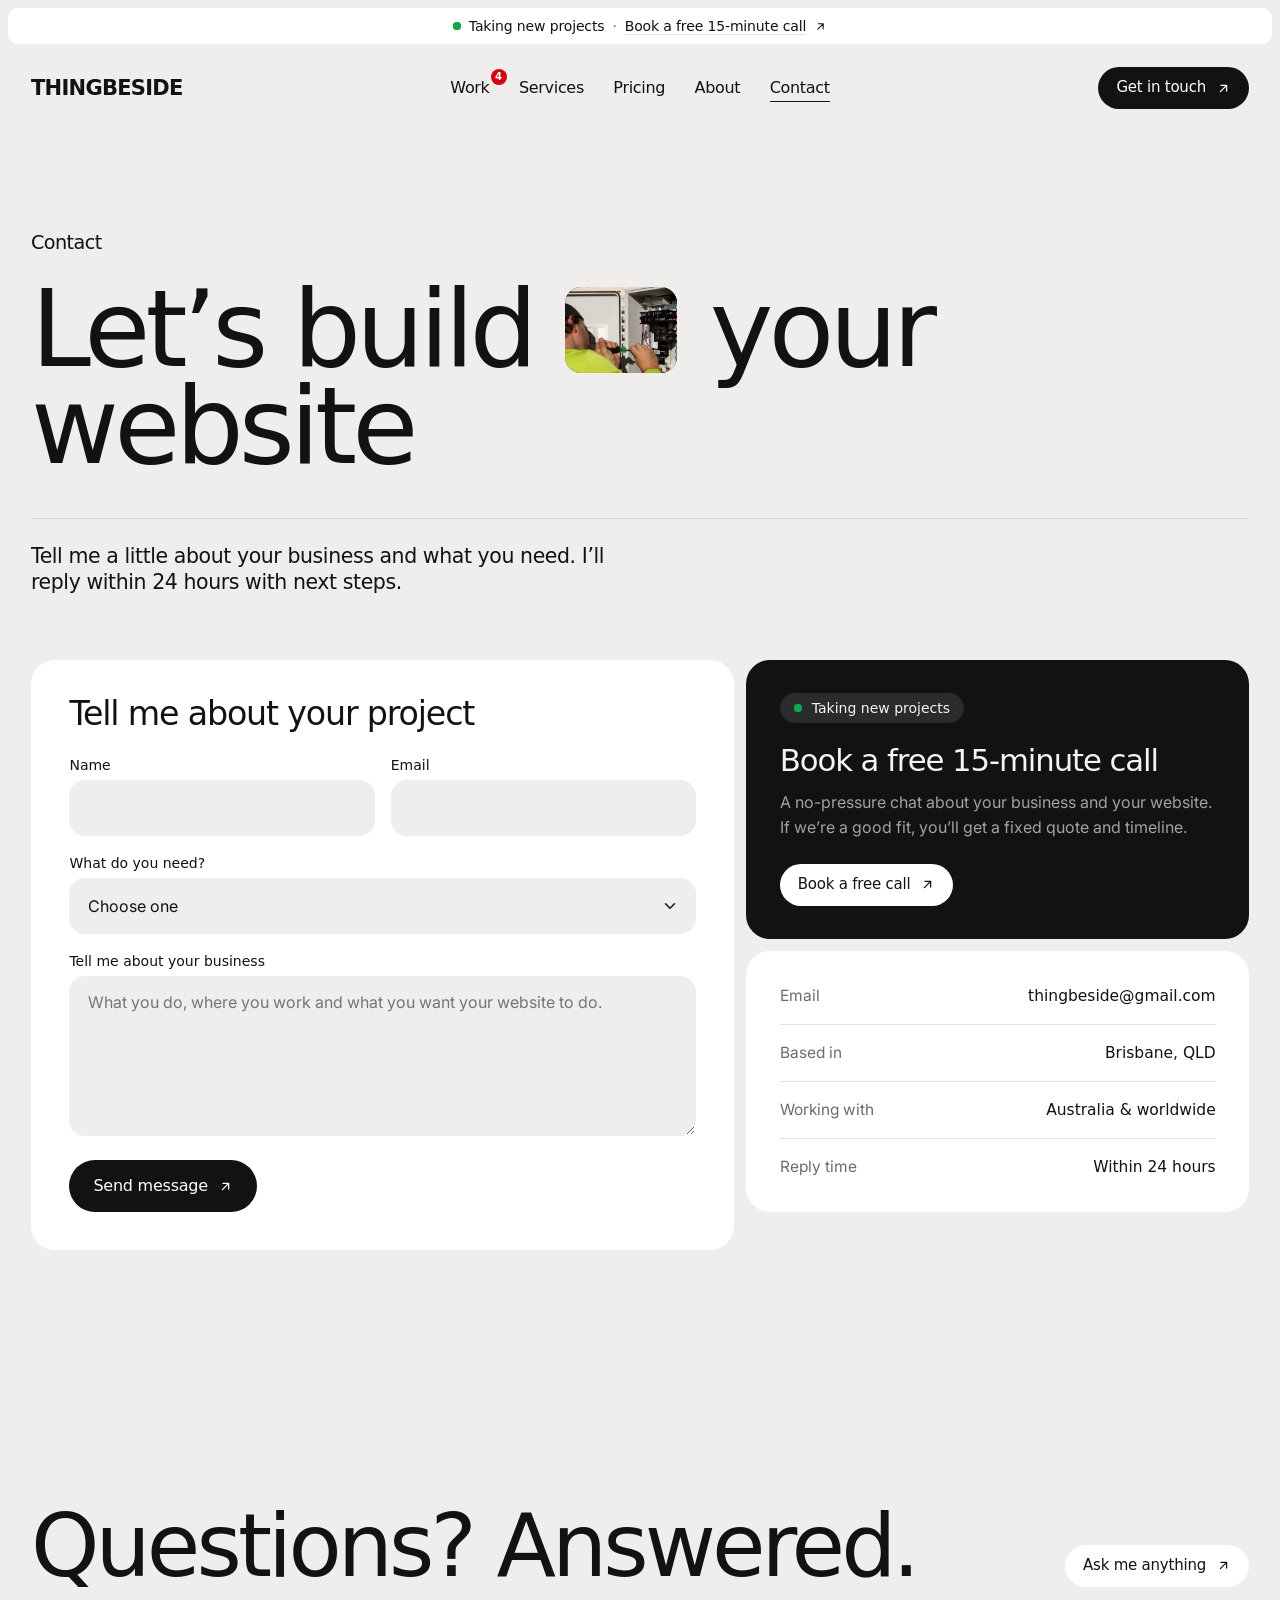
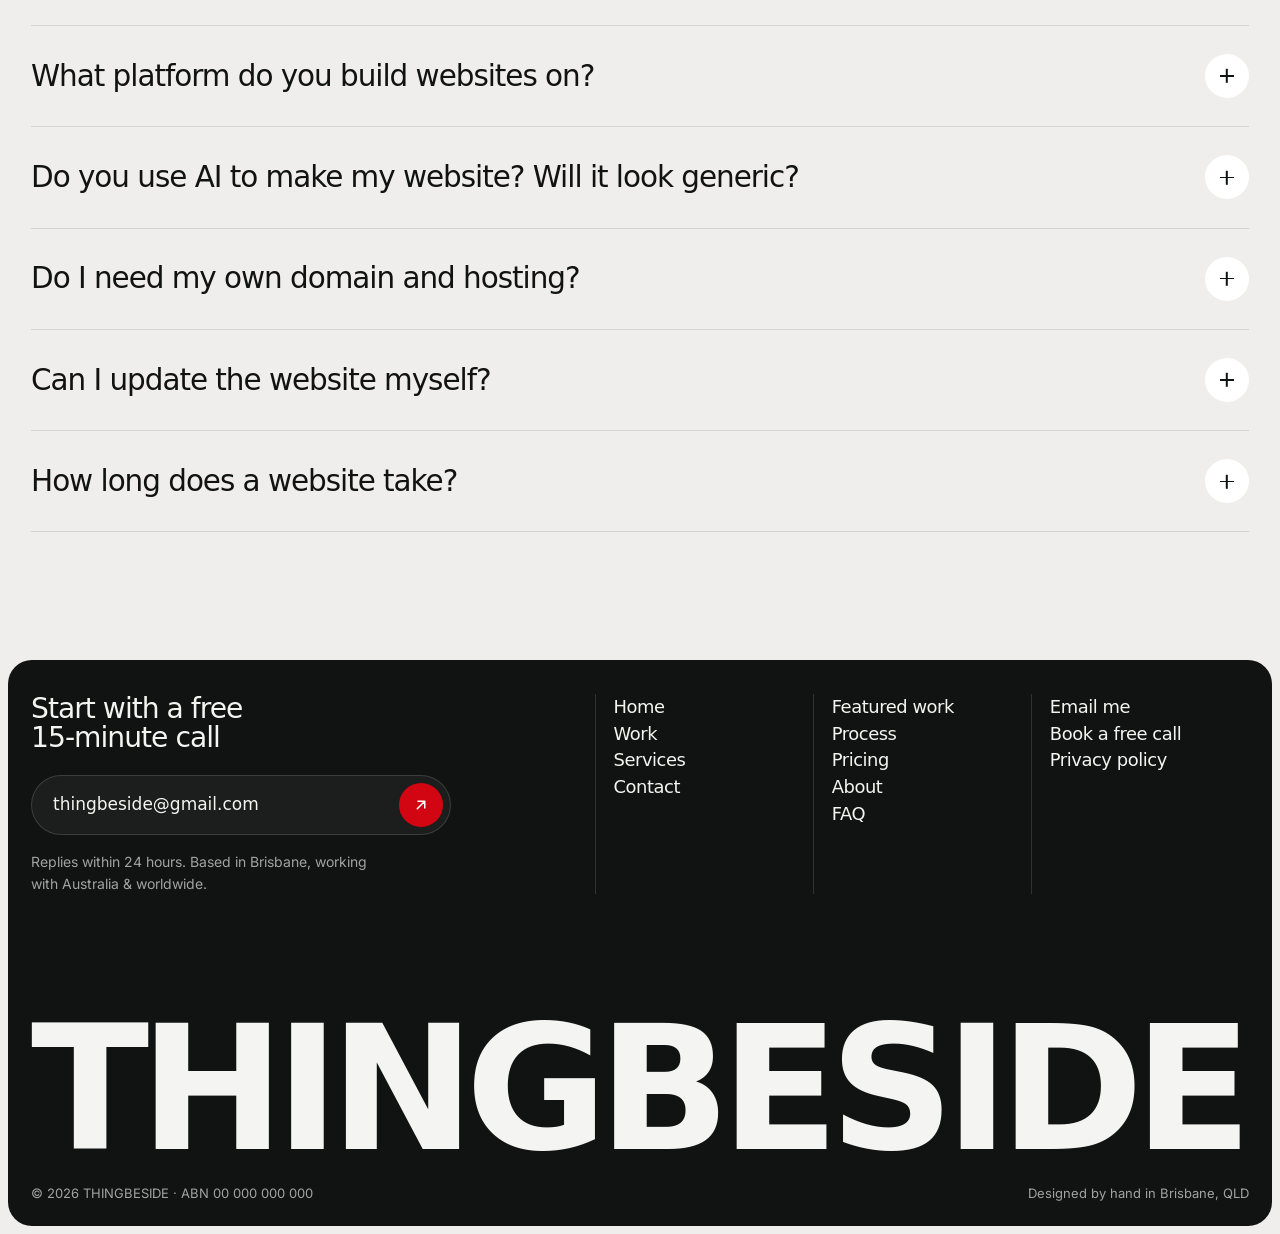
==== site/contact.html @ 4fadd062 "Launch and SEO photo: new image Replaces the stock photo on the Launch and SEO service with the laun" ====
<!doctype html>
<html lang="en-AU">
<head>
  <meta charset="utf-8">
  <meta name="viewport" content="width=device-width, initial-scale=1">
  <meta name="theme-color" content="#efeeec">
  <title>Contact | Book a Free Website Call | THINGBESIDE</title>
  <meta name="description" content="Get in touch about your new website. Send a quick message or book a free 15-minute call with Seksan, a Brisbane-based website designer.">
  <meta property="og:title" content="Contact | Book a Free Website Call | THINGBESIDE">
  <meta property="og:description" content="Get in touch about your new website. Send a quick message or book a free 15-minute call with Seksan, a Brisbane-based website designer.">
  <meta property="og:image" content="assets/work-voltsonelectrical.jpg">
  <link rel="preconnect" href="https://api.fontshare.com" crossorigin>
  <link rel="preconnect" href="https://fonts.googleapis.com">
  <link rel="preconnect" href="https://fonts.gstatic.com" crossorigin>
  <link href="https://api.fontshare.com/v2/css?f[]=switzer@400,500,600&amp;display=swap" rel="stylesheet">
  <link href="https://fonts.googleapis.com/css2?family=Inter:wght@400;500;600&amp;display=swap" rel="stylesheet">
  <style>.preloader{visibility:hidden}</style>
  <link rel="stylesheet" href="assets/styles.css?v=53">
  <script>document.documentElement.classList.add('js');try{if(sessionStorage.getItem('tb-loaded'))document.documentElement.classList.add('no-preload')}catch(e){}setTimeout(function(){var p=document.querySelector('.page');p&&p.classList.remove('entering')},5000)</script>
</head>
<body>
<a class="skip" href="#main">Skip to content</a>

<header class="nav">
  <a class="wordmark" href="index.html" aria-label="THINGBESIDE home">THINGBESIDE</a>
  <nav aria-label="Main"><ul class="nav__links"><li><a href="work.html">Work<sup class=nav__count>4</sup></a></li><li><a href="services.html">Services</a></li><li><a href="services.html#pricing">Pricing</a></li><li><a href="index.html#about">About</a></li><li><a href="contact.html" aria-current="page">Contact</a></li></ul></nav>
  <div class="nav__end">
    <a class="btn btn--sm nav__cta" href="contact.html"><span class="btn__label"><span>Get in touch</span><span aria-hidden="true">Get in touch</span></span><span class="btn__icon" aria-hidden="true"><svg viewBox="0 0 24 24" fill="none" stroke="currentColor" stroke-width="2" stroke-linecap="round" stroke-linejoin="round" aria-hidden="true"><path d="M7 17 17 7M8 7h9v9"/></svg><svg viewBox="0 0 24 24" fill="none" stroke="currentColor" stroke-width="2" stroke-linecap="round" stroke-linejoin="round" aria-hidden="true"><path d="M7 17 17 7M8 7h9v9"/></svg></span></a>
    <button class="menu-btn" aria-label="Open menu" aria-expanded="false" aria-controls="mobile-menu"><span></span><span></span></button>
  </div>
</header>
<div class="mobile-menu" id="mobile-menu">
  <nav class="mm__links" aria-label="Mobile">
    <a class="mm__link" href="index.html">Home</a>
    <a class="mm__link" href="work.html">Work</a>
    <a class="mm__link" href="services.html">Services</a>
    <a class="mm__link" href="services.html#pricing">Pricing</a>
    <a class="mm__link" href="index.html#about">About</a>
    <a class="mm__link" href="contact.html" aria-current="page">Contact</a>
  </nav>
  <div class="mm__foot">
    <a class="btn btn--light" href="contact.html"><span class="btn__label"><span>Get in touch</span><span aria-hidden="true">Get in touch</span></span><span class="btn__icon" aria-hidden="true"><svg viewBox="0 0 24 24" fill="none" stroke="currentColor" stroke-width="2" stroke-linecap="round" stroke-linejoin="round" aria-hidden="true"><path d="M7 17 17 7M8 7h9v9"/></svg><svg viewBox="0 0 24 24" fill="none" stroke="currentColor" stroke-width="2" stroke-linecap="round" stroke-linejoin="round" aria-hidden="true"><path d="M7 17 17 7M8 7h9v9"/></svg></span></a>
    <a href="mailto:thingbeside@gmail.com">thingbeside@gmail.com</a>
  </div>
</div>

<div class="page entering">
<div class="topbar"><a href="contact.html"><i class="dot" aria-hidden="true"></i><span>Taking new projects</span><span class="topbar__sep" aria-hidden="true">·</span><span class="topbar__more">Book a free 15-minute call</span><svg viewBox="0 0 24 24" fill="none" stroke="currentColor" stroke-width="2" stroke-linecap="round" stroke-linejoin="round" aria-hidden="true"><path d="M7 17 17 7M8 7h9v9"/></svg></a></div>
<main id="main">
  <section class="phero">
    <div class="wrap">
      <p class="label reveal">Contact</p>
      <h1 class="display" data-split data-load>Let’s build <span class="pic" aria-hidden="true"><img src="assets/pic-voltsonelectrical.jpg" alt="" loading="lazy"></span> your website</h1>
      <div class="phero__foot">
        <p class="phero__sub reveal">Tell me a little about your business and what you need. I’ll reply within 24 hours with next steps.</p>
      </div>
    </div>
  </section>

  <section class="section contact-sec" aria-label="Get in touch">
    <div class="wrap contact">
      <form class="form reveal" id="quote-form" action="https://formspree.io/f/mvkkdgyn" method="POST" novalidate>
        <h2 class="form__title">Tell me about your project</h2>
        <div class="form__row">
          <div class="field"><label for="f-name">Name</label><input id="f-name" name="name" autocomplete="name" required><span class="err">Please enter your name.</span></div>
          <div class="field"><label for="f-email">Email</label><input id="f-email" name="email" type="email" autocomplete="email" required><span class="err">Please enter a valid email address.</span></div>
        </div>
        <div class="field"><label for="f-job">What do you need?</label>
          <select id="f-job" name="job" required>
            <option value="">Choose one</option>
            <option>One-page website</option>
            <option>Business website (5–10 pages)</option>
            <option>Large website</option>
            <option>Website rebuild</option>
            <option>Updates and changes</option>
            <option>Not sure yet</option>
          </select><span class="err">Please choose an option.</span></div>
        <div class="field"><label for="f-msg">Tell me about your business</label><textarea id="f-msg" name="message" required placeholder="What you do, where you work and what you want your website to do."></textarea><span class="err">A sentence or two helps me prepare (10+ characters).</span></div>
        <div class="form__foot">
          <button class="btn" type="submit"><span class="btn__label"><span>Send message</span><span aria-hidden="true">Send message</span></span><span class="btn__icon" aria-hidden="true"><svg viewBox="0 0 24 24" fill="none" stroke="currentColor" stroke-width="2" stroke-linecap="round" stroke-linejoin="round" aria-hidden="true"><path d="M7 17 17 7M8 7h9v9"/></svg><svg viewBox="0 0 24 24" fill="none" stroke="currentColor" stroke-width="2" stroke-linecap="round" stroke-linejoin="round" aria-hidden="true"><path d="M7 17 17 7M8 7h9v9"/></svg></span></button>
          <p class="form__ok" role="status">Thanks! Your message is in. I’ll be in touch within 24 hours.</p>
          <p class="form__err" role="alert">Something went wrong. Please try again, or email thingbeside@gmail.com.</p>
        </div>
      </form>
      <aside class="side">
        <div class="side-card side-card--dark reveal">
          <span class="status"><i class="dot" aria-hidden="true"></i>Taking new projects</span>
          <h3>Book a free 15-minute call</h3>
          <p>A no-pressure chat about your business and your website. If we’re a good fit, you’ll get a fixed quote and timeline.</p>
          <a class="btn btn--light btn--sm" href="mailto:thingbeside@gmail.com?subject=Free%2015-minute%20call"><span class="btn__label"><span>Book a free call</span><span aria-hidden="true">Book a free call</span></span><span class="btn__icon" aria-hidden="true"><svg viewBox="0 0 24 24" fill="none" stroke="currentColor" stroke-width="2" stroke-linecap="round" stroke-linejoin="round" aria-hidden="true"><path d="M7 17 17 7M8 7h9v9"/></svg><svg viewBox="0 0 24 24" fill="none" stroke="currentColor" stroke-width="2" stroke-linecap="round" stroke-linejoin="round" aria-hidden="true"><path d="M7 17 17 7M8 7h9v9"/></svg></span></a>
        </div>
        <div class="side-card reveal">
          <dl class="dl">
            <div><dt>Email</dt><dd><a href="mailto:thingbeside@gmail.com">thingbeside@gmail.com</a></dd></div>
            <div><dt>Based in</dt><dd>Brisbane, QLD</dd></div>
            <div><dt>Working with</dt><dd>Australia &amp; worldwide</dd></div>
            <div><dt>Reply time</dt><dd>Within 24 hours</dd></div>
          </dl>
        </div>
      </aside>
    </div>
  </section>

  <!-- FAQ -->
  <section class="section faq-sec" id="faq" aria-labelledby="faq-title">
    <div class="wrap">
      <div class="sec-head">
        <h2 id="faq-title" class="h-xl" data-split>Questions? Answered.</h2>
        <div class="reveal"><a class="btn btn--white btn--sm" href="contact.html"><span class="btn__label"><span>Ask me anything</span><span aria-hidden="true">Ask me anything</span></span><span class="btn__icon" aria-hidden="true"><svg viewBox="0 0 24 24" fill="none" stroke="currentColor" stroke-width="2" stroke-linecap="round" stroke-linejoin="round" aria-hidden="true"><path d="M7 17 17 7M8 7h9v9"/></svg><svg viewBox="0 0 24 24" fill="none" stroke="currentColor" stroke-width="2" stroke-linecap="round" stroke-linejoin="round" aria-hidden="true"><path d="M7 17 17 7M8 7h9v9"/></svg></span></a></div>
      </div>
      <div class="faq">
        <div class="faq__item">
          <h3><button class="faq__q" aria-expanded="false" aria-controls="fa1">What platform do you build websites on?<span class="faq__icon" aria-hidden="true"></span></button></h3>
          <div class="faq__a" id="fa1" role="region"><div><p>I build every website in Framer, a modern website builder trusted by startups and design studios worldwide. It gives you a fast, secure and great-looking site with smooth animations, and it’s easy for you to edit after launch.</p></div></div>
        </div>
        <div class="faq__item">
          <h3><button class="faq__q" aria-expanded="false" aria-controls="fa2">Do you use AI to make my website? Will it look generic?<span class="faq__icon" aria-hidden="true"></span></button></h3>
          <div class="faq__a" id="fa2" role="region"><div><p>AI helps me with the repetitive parts, like layout drafts and first-pass copy, so I work faster. Every site is then designed and built by me in Framer, with each detail refined by hand. Your site is built around your business, not a template.</p></div></div>
        </div>
        <div class="faq__item">
          <h3><button class="faq__q" aria-expanded="false" aria-controls="fa3">Do I need my own domain and hosting?<span class="faq__icon" aria-hidden="true"></span></button></h3>
          <div class="faq__a" id="fa3" role="region"><div><p>If you already have a domain, we’ll connect it to your Framer site. If not, I’ll help you set one up. Hosting is through Framer, so your site loads fast, stays secure and needs no technical setup from you.</p></div></div>
        </div>
        <div class="faq__item">
          <h3><button class="faq__q" aria-expanded="false" aria-controls="fa4">Can I update the website myself?<span class="faq__icon" aria-hidden="true"></span></button></h3>
          <div class="faq__a" id="fa4" role="region"><div><p>Yes. Framer has a simple visual editor, so you can change text, images and blog posts without touching any code. I’ll show you how at handover, or you can leave updates to me.</p></div></div>
        </div>
        <div class="faq__item">
          <h3><button class="faq__q" aria-expanded="false" aria-controls="fa5">How long does a website take?<span class="faq__icon" aria-hidden="true"></span></button></h3>
          <div class="faq__a" id="fa5" role="region"><div><p>A one-page site is usually live within a week. A 5–10 page business website takes about three weeks from the first call to launch, depending on how quickly we get your content together.</p></div></div>
        </div>
      </div>
    </div>
  </section>

</main>

<footer class="footer">
  <div class="footer__panel">
    <div class="footer__top">
      <div class="footer__lead">
        <h2 class="footer__title">Start with a free <span class="nowrap">15-minute</span> call</h2>
        <a class="footer__mail" href="mailto:thingbeside@gmail.com"><span>thingbeside@gmail.com</span><i><svg viewBox="0 0 24 24" fill="none" stroke="currentColor" stroke-width="2" stroke-linecap="round" stroke-linejoin="round" aria-hidden="true"><path d="M7 17 17 7M8 7h9v9"/></svg></i></a>
        <p class="footer__small">Replies within 24 hours. Based in Brisbane, working with Australia &amp; worldwide.</p>
      </div>
      <nav class="footer__cols" aria-label="Footer">
        <ul><li><a href="index.html">Home</a></li><li><a href="work.html">Work</a></li><li><a href="services.html">Services</a></li><li><a href="contact.html">Contact</a></li></ul>
        <ul><li><a href="index.html#work">Featured work</a></li><li><a href="index.html#process">Process</a></li><li><a href="services.html#pricing">Pricing</a></li><li><a href="index.html#about">About</a></li><li><a href="index.html#faq">FAQ</a></li></ul>
        <ul><li><a href="mailto:thingbeside@gmail.com">Email me</a></li><li><a href="contact.html">Book a free call</a></li><li><a href="privacy.html">Privacy policy</a></li></ul>
      </nav>
    </div>
    <div class="footer__mark" aria-hidden="true"><span>THINGBESIDE</span></div>
    <div class="footer__legal">
      <span>© <span data-year>2026</span> THINGBESIDE · ABN 00 000 000 000</span>
      <span>Designed by hand in Brisbane, QLD</span>
    </div>
  </div>
</footer>
</div>

<script src="assets/main.js?v=53"></script>
</body>
</html>
---- site/assets/styles.css ----
/* THINGBESIDE — light editorial redesign (reference: riseatseven.com)
   Warm off-white page, dark rounded panels, huge tight grotesk type, inline photos in headings.
   One accent: THINGBESIDE red. Green only for "available" status, red-error only in the form. */

/* ---------------------------------------------------------------- tokens */
:root {
  --bg: #efeeec;
  --surface: #ffffff;
  --surface-2: #f7f7f6;
  --ink: #111212;
  --ink-2: #3b3c3b;
  --muted: #6c6d6a;
  --line: rgba(17, 18, 18, .12);

  --dark: #111212;
  --dark-2: #1c1d1d;
  --dark-3: #2a2b2b;
  --on-dark: #f4f4f2;
  --on-dark-2: rgba(244, 244, 242, .64);
  --line-dark: rgba(244, 244, 242, .14);

  --accent: #f90918;       /* big shapes: sun, cursor circle, deck card, highlights */
  --accent-deep: #d10612;  /* where small white text sits on red (AA contrast) */
  --ok: #16a34a;
  --err: #dc2626;

  --font-d: 'Switzer', ui-sans-serif, system-ui, -apple-system, 'Segoe UI', sans-serif;
  --font-b: 'Inter', ui-sans-serif, system-ui, -apple-system, 'Segoe UI', sans-serif;

  --r-xs: 10px;
  --r-sm: 16px;
  --r: 24px;
  --pill: 999px;

  --inset: 8px;                        /* panels sit 8px in from the window edge */
  --pad: clamp(16px, 1.8vw, 26px);     /* padding inside panels */
  --gutter: calc(var(--inset) + var(--pad));
  --maxw: 1680px;
  --sec: clamp(88px, 10vw, 160px);
  --topbar: 36px;
  --nav-h: 72px;

  --ease: cubic-bezier(.22, 1, .36, 1);
  --ease-io: cubic-bezier(.76, 0, .24, 1);
}

/* ---------------------------------------------------------------- base */
*, *::before, *::after { box-sizing: border-box; }
html { -webkit-text-size-adjust: 100%; scroll-padding-top: 100px; }
body {
  margin: 0; background: var(--bg); color: var(--ink);
  font: 400 17px/1.55 var(--font-b);
  -webkit-font-smoothing: antialiased; -moz-osx-font-smoothing: grayscale;
  overflow-x: clip;
}
img { display: block; max-width: 100%; height: auto; }
a { color: inherit; text-decoration: none; }
button { font: inherit; color: inherit; background: none; border: 0; padding: 0; cursor: pointer; }
h1, h2, h3, h4 { margin: 0; font-family: var(--font-d); font-weight: 500; letter-spacing: -.035em; line-height: .95; }
p, figure, dl, dd { margin: 0; }
ul, ol { margin: 0; padding: 0; list-style: none; }
b, strong { font-weight: 600; }
::selection { background: var(--accent); color: #fff; }
:focus-visible { outline: 2px solid var(--accent); outline-offset: 3px; border-radius: 6px; }

.sr-only { position: absolute; width: 1px; height: 1px; padding: 0; margin: -1px; overflow: hidden; clip: rect(0 0 0 0); white-space: nowrap; border: 0; }
.skip { position: fixed; left: 16px; top: -60px; z-index: 200; background: var(--ink); color: #fff; padding: 10px 16px; border-radius: var(--pill); font: 500 15px var(--font-d); transition: top .3s var(--ease); }
.skip:focus { top: 16px; }

.wrap { width: 100%; max-width: var(--maxw); margin-inline: auto; padding-inline: var(--gutter); }
.section { padding-block: var(--sec); }
.panel { margin-inline: var(--inset); border-radius: var(--r); background: var(--dark); color: var(--on-dark); }

/* ---------------------------------------------------------------- type */
.display { font-size: clamp(50px, 8.4vw, 132px); line-height: .9; letter-spacing: -.045em; }
.hero .display { font-size: clamp(50px, 7.8vw, 124px); }
.h-xl { font-size: clamp(46px, 6.8vw, 104px); line-height: .92; letter-spacing: -.045em; }
.h-lg { font-size: clamp(38px, 5vw, 76px); line-height: .95; letter-spacing: -.04em; }
.label { font: 500 clamp(18px, 1.5vw, 22px)/1.25 var(--font-d); letter-spacing: -.03em; }
.sub { font-size: clamp(17px, 1.35vw, 20px); color: var(--ink-2); max-width: 54ch; }
.muted { color: var(--muted); }
.nowrap { white-space: nowrap; }
.note { margin-top: 40px; font-size: 15px; color: var(--muted); max-width: 70ch; }

/* small photo inside a big heading */
.pic {
  display: inline-block; position: relative; vertical-align: -.07em;
  width: 1.04em; height: .8em; margin-inline: .03em;
  border-radius: .15em; overflow: hidden; background: var(--dark-3);
}
.pic img { position: absolute; inset: 0; width: 100%; height: 100%; object-fit: cover; }
.pic--rotate img { opacity: 0; transform: scale(1.12); transition: opacity .6s var(--ease), transform 1.2s var(--ease); }
.pic--rotate img.is-on { opacity: 1; transform: none; }

/* ---------------------------------------------------------------- buttons */
.btn {
  --b-bg: var(--ink); --b-fg: #fff; --b-hover: var(--accent-deep); --b-hover-fg: #fff;
  position: relative; isolation: isolate; overflow: hidden;
  display: inline-flex; align-items: center; justify-content: center; gap: 10px;
  height: 52px; padding: 0 24px; border-radius: var(--pill);
  background: var(--b-bg); color: var(--b-fg);
  font: 500 16px/1 var(--font-d); letter-spacing: -.015em; white-space: nowrap;
  transition: color .4s var(--ease), transform .2s var(--ease);
}
.btn::before {
  content: ''; position: absolute; inset: 0; z-index: -1; border-radius: inherit;
  background: var(--b-hover); transform: scaleX(0); transform-origin: left center;
  transition: transform .5s var(--ease);
}
.btn:hover { color: var(--b-hover-fg); }
.btn:hover::before { transform: scaleX(1); }
.btn:active { transform: scale(.97); }
.btn__label { position: relative; display: block; height: 1.15em; overflow: hidden; line-height: 1.15; }
.btn__label > span { display: block; transition: transform .45s var(--ease); }
.btn:hover .btn__label > span { transform: translateY(-100%); }
.btn__icon { position: relative; display: block; width: 15px; height: 15px; overflow: hidden; flex: none; }
.btn__icon svg { position: absolute; inset: 0; width: 15px; height: 15px; transition: transform .45s var(--ease); }
.btn__icon svg + svg { transform: translate(-130%, 130%); }
.btn:hover .btn__icon svg:first-child { transform: translate(130%, -130%); }
.btn:hover .btn__icon svg + svg { transform: none; }

.btn--sm { height: 42px; padding: 0 18px; font-size: 15px; }
.btn--block { width: 100%; }
.btn--light { --b-bg: #fff; --b-fg: var(--ink); }
.btn--white { --b-bg: var(--surface); --b-fg: var(--ink); }
.btn--ghost-light { --b-bg: transparent; --b-fg: var(--on-dark); --b-hover: var(--on-dark); --b-hover-fg: var(--ink); box-shadow: inset 0 0 0 1px rgba(244, 244, 242, .4); }
.btn--text { --b-bg: transparent; --b-fg: var(--ink); --b-hover: var(--surface); --b-hover-fg: var(--ink); }

/* ---------------------------------------------------------------- top bar + nav */
.topbar {
  margin: var(--inset) var(--inset) 0; height: var(--topbar); border-radius: var(--r-xs);
  background: var(--surface); display: flex; align-items: center; justify-content: center;
  font: 500 14px/1 var(--font-d); letter-spacing: -.01em;
}
.topbar a { display: inline-flex; align-items: center; gap: 8px; height: 100%; padding-inline: 16px; }
.topbar svg { width: 13px; height: 13px; transition: transform .4s var(--ease); }
.topbar a:hover svg { transform: translate(2px, -2px); }
.topbar__sep { color: var(--muted); }
.topbar__more { text-decoration: underline; text-decoration-color: var(--line); text-underline-offset: 3px; }
.dot { position: relative; width: 8px; height: 8px; border-radius: 50%; background: var(--ok); flex: none; }
.dot::after { content: ''; position: absolute; inset: 0; border-radius: 50%; background: var(--ok); animation: ping 2.2s var(--ease) infinite; }
@keyframes ping { 0% { transform: scale(1); opacity: .6; } 80%, 100% { transform: scale(2.8); opacity: 0; } }

.nav {
  position: fixed; z-index: 60; left: var(--inset); right: var(--inset);
  top: calc(var(--inset) * 2 + var(--topbar)); height: var(--nav-h);
  display: grid; grid-template-columns: 1fr auto 1fr; align-items: center; gap: 24px;
  padding-inline: var(--pad); border-radius: var(--r-sm); color: var(--ink);
  transition: top .5s var(--ease), height .5s var(--ease), background-color .4s, color .4s, transform .2s var(--ease);
}
.nav.is-solid { top: var(--inset); height: 64px; background: var(--surface); }
.nav--over-dark:not(.is-solid) { color: var(--on-dark); }
.nav--over-dark:not(.is-solid) .nav__cta { --b-bg: #fff; --b-fg: var(--ink); }
.nav.is-hidden { transform: translateY(calc(-100% - 40px)); }
.wordmark { justify-self: start; font: 600 21px/1 var(--font-d); letter-spacing: -.035em; }
.nav__links { display: flex; gap: clamp(18px, 2.3vw, 36px); font: 500 16px/1 var(--font-d); letter-spacing: -.02em; }
.nav__links a { position: relative; display: inline-flex; padding: 8px 0; }
.nav__links a::after {
  content: ''; position: absolute; left: 0; right: 0; bottom: 2px; height: 1.5px; background: currentColor;
  transform: scaleX(0); transform-origin: right; transition: transform .45s var(--ease);
}
.nav__links a:hover::after, .nav__links a[aria-current]::after { transform: scaleX(1); transform-origin: left; }
.nav__count {
  position: absolute; top: -3px; right: -17px; min-width: 16px; height: 16px; padding: 0 4px;
  display: grid; place-items: center; border-radius: 8px;
  background: var(--accent-deep); color: #fff; font: 600 10px/1 var(--font-d); letter-spacing: 0;
}
.nav__end { justify-self: end; display: flex; align-items: center; gap: 10px; }
.menu-btn { display: none; width: 46px; height: 46px; border-radius: 50%; background: var(--ink); position: relative; }
.nav--over-dark:not(.is-solid) .menu-btn { background: #fff; }
.menu-btn span { position: absolute; left: 14px; right: 14px; height: 1.6px; background: #fff; transition: transform .45s var(--ease), top .45s var(--ease); }
.nav--over-dark:not(.is-solid) .menu-btn span { background: var(--ink); }
.menu-btn span:first-child { top: 19px; }
.menu-btn span:last-child { top: 26px; }
.menu-open .menu-btn span:first-child { top: 22.5px; transform: rotate(45deg); }
.menu-open .menu-btn span:last-child { top: 22.5px; transform: rotate(-45deg); }

.mobile-menu {
  position: fixed; inset: var(--inset); z-index: 55; border-radius: var(--r);
  background: var(--dark); color: var(--on-dark);
  display: flex; flex-direction: column; justify-content: space-between;
  padding: 120px var(--pad) var(--pad);
  clip-path: inset(0 0 100% 0 round var(--r)); visibility: hidden;
  transition: clip-path .7s var(--ease-io), visibility 0s .7s;
}
.menu-open .mobile-menu { clip-path: inset(0 0 0 0 round var(--r)); visibility: visible; transition: clip-path .7s var(--ease-io); }
.menu-open .nav { color: var(--on-dark); background: transparent; }
.menu-open .nav .menu-btn { background: #fff; }
.menu-open .nav .menu-btn span { background: var(--ink); }
.mm__links { display: flex; flex-direction: column; }
.mm__link { font: 500 clamp(40px, 11vw, 64px)/1.08 var(--font-d); letter-spacing: -.045em; padding-block: 4px; border-bottom: 1px solid var(--line-dark); }
.mm__link[aria-current] { color: var(--accent); }
.mm__foot { display: flex; flex-direction: column; gap: 18px; align-items: flex-start; font-size: 15px; color: var(--on-dark-2); }

/* ---------------------------------------------------------------- hero (home) */
.hero { position: relative; padding: var(--inset) var(--inset) 0; }
.hero__card {
  position: relative; isolation: isolate; overflow: hidden;
  min-height: min(88svh, 880px); border-radius: var(--r); color: var(--on-dark);
  background: var(--dark);
}
.hero__card::before { content: ''; position: absolute; inset: 0; z-index: 1; background: rgba(17, 18, 18, .3); pointer-events: none; }
.hero__content {
  position: relative; z-index: 2; display: flex; flex-direction: column; align-items: flex-start; text-align: left;
  padding: calc(var(--nav-h) + clamp(40px, 9vh, 120px) - 20px) clamp(24px, 4vw, 64px) clamp(40px, 6vw, 96px);
}
.hero__eyebrow { font: 500 13px/1.2 var(--font-d); letter-spacing: .1em; text-transform: uppercase; color: var(--on-dark-2); margin-bottom: clamp(16px, 2.4vh, 26px); }
.hero__pitch { margin-top: clamp(16px, 2.4vh, 24px); max-width: 52ch; font: 500 clamp(16px, 1.4vw, 19px)/1.4 var(--font-d); letter-spacing: -.015em; color: var(--on-dark-2); }
.hero__pitch b { color: var(--on-dark); font-weight: 500; }
.hero__cta { display: flex; flex-wrap: wrap; justify-content: flex-start; gap: 10px; margin-top: 22px; }

/* ---------------------------------------------------------------- trades strip */
.trades { display: flex; align-items: center; gap: 32px; padding: clamp(28px, 3vw, 44px) var(--gutter); }
.trades__label { flex: none; font: 500 16px/1 var(--font-d); letter-spacing: -.02em; color: var(--muted); }
.trades__marquee { display: flex; overflow: hidden; flex: 1; }
.trades__track { display: flex; flex: none; animation: marquee 40s linear infinite; }
.trades__track li {
  display: flex; align-items: center; gap: 28px; padding-right: 28px; white-space: nowrap;
  font: 500 clamp(22px, 2vw, 30px)/1 var(--font-d); letter-spacing: -.035em;
}
.trades__track li::after { content: ''; width: 8px; height: 8px; border-radius: 2px; background: var(--accent); transform: rotate(45deg); }
.trades__marquee:hover .trades__track { animation-play-state: paused; }
@keyframes marquee { to { transform: translateX(-100%); } }

/* ---------------------------------------------------------------- intro + stats */
.intro { padding-top: clamp(56px, 7vw, 110px); }
.intro__grid { display: grid; grid-template-columns: 1fr 1.35fr; gap: clamp(32px, 5vw, 96px); align-items: start; }
.intro__lead { font: 500 clamp(19px, 1.6vw, 23px)/1.3 var(--font-d); letter-spacing: -.02em; max-width: 30ch; }
.intro__cta { display: flex; flex-wrap: wrap; gap: 8px; margin-top: clamp(28px, 3vw, 40px); }
.stats { display: grid; grid-template-columns: repeat(4, 1fr); gap: 16px clamp(16px, 2vw, 32px); margin-top: clamp(64px, 8vw, 128px); }
.stat { padding-top: 20px; border-top: 1px solid var(--line); display: flex; flex-direction: column; gap: 10px; }
.stat b { font: 500 clamp(44px, 4.6vw, 72px)/1 var(--font-d); letter-spacing: -.05em; }
.stat > span { font-size: 15px; color: var(--muted); max-width: 26ch; }

/* ---------------------------------------------------------------- featured work (dark panel) */
.work { display: grid; grid-template-columns: 1fr 1fr; gap: clamp(16px, 2vw, 32px); padding: var(--pad); }
.work__side {
  position: sticky; top: calc(var(--inset) + 64px + 16px); align-self: start;
  height: calc(100svh - var(--inset) * 2 - 64px - 32px); min-height: 520px;
  display: flex; flex-direction: column; justify-content: space-between; padding: 12px 8px 4px;
}
.work__wheel { position: relative; flex: 1; overflow: hidden; margin-block: 24px; }
.work__list { position: absolute; left: 0; right: 0; top: 0; transition: transform .8s var(--ease); }
.work__side > .btn { align-self: flex-start; }
.work__list li { padding-block: clamp(8px, 1.2vh, 14px); opacity: calc(.62 - min(var(--dist, 1), 3) * .16); transition: opacity .6s var(--ease); }
.work__list li.is-active { opacity: 1; }
.work__list a { display: block; }
.work__list small { display: block; margin-bottom: 6px; font: 500 12px/1 var(--font-d); letter-spacing: .02em; color: var(--on-dark-2); }
.work__list span { display: block; font: 500 clamp(34px, 4.2vw, 64px)/.95 var(--font-d); letter-spacing: -.045em; }
.work__cards { display: flex; flex-direction: column; gap: clamp(12px, 1.2vw, 18px); }

/* project card (home + work page) */
.proj { display: block; position: relative; }
.proj__media { position: relative; display: block; aspect-ratio: 16 / 10; border-radius: var(--r-sm); overflow: hidden; background: var(--dark-3); }
.proj__media > img { width: 100%; height: 100%; object-fit: cover; object-position: top center; transition: transform 1.1s var(--ease); }
.proj__hover {
  position: absolute; inset: 0; display: flex; flex-direction: column; justify-content: space-between;
  padding: clamp(20px, 2.4vw, 34px); background: var(--c); color: var(--c-ink);
  clip-path: inset(100% 0 0 0); transition: clip-path .7s var(--ease);
}
.proj__hl { font: 500 clamp(26px, 2.6vw, 42px)/1.02 var(--font-d); letter-spacing: -.035em; max-width: 17ch; }
.proj__brand { font: 600 clamp(18px, 1.6vw, 24px)/1 var(--font-d); letter-spacing: -.03em; }
.proj__search {
  position: absolute; right: 14px; bottom: 14px; display: inline-flex; align-items: center; gap: 8px;
  height: 36px; padding: 0 12px; border-radius: var(--pill);
  background: rgba(17, 18, 18, .82); color: #fff; font: 500 14px/1 var(--font-d); letter-spacing: -.01em;
  transition: opacity .4s var(--ease);
}
.proj__search svg { width: 15px; height: 15px; }
.proj__cursor {
  position: absolute; left: 0; top: 0; width: 104px; height: 104px; margin: -52px 0 0 -52px; border-radius: 50%;
  display: grid; place-items: center; background: var(--accent); color: #fff; pointer-events: none;
  transform: translate(var(--cx, 50%), var(--cy, 50%)) scale(0); transition: transform .45s var(--ease);
}
.proj__cursor svg { width: 28px; height: 28px; }
.proj__meta { display: none; }
.proj__desc { display: block; margin-top: 8px; color: var(--ink-2); font-size: 16px; max-width: 52ch; }
@media (hover: hover) and (pointer: fine) {
  .proj:hover .proj__media > img { transform: scale(1.04); }
  .proj:hover .proj__hover { clip-path: inset(0 0 0 0); }
  .proj:hover .proj__search { opacity: 0; }
  .proj:hover .proj__cursor { transform: translate(var(--cx, 50%), var(--cy, 50%)) scale(1); }
}

/* ---------------------------------------------------------------- section head (title + action) */
.sec-head {
  display: flex; align-items: flex-end; justify-content: space-between; gap: 24px 48px; flex-wrap: wrap;
  padding-bottom: clamp(24px, 3vw, 40px); border-bottom: 1px solid var(--line);
}
.sec-head__sub { max-width: 38ch; color: var(--ink-2); font-size: clamp(16px, 1.25vw, 19px); }

/* ---------------------------------------------------------------- services list (home) */
.svc-list { display: grid; grid-template-columns: 1fr 1fr; column-gap: clamp(24px, 4vw, 72px); padding-top: clamp(16px, 2vw, 28px); }
.svc-list li { border-bottom: 1px solid var(--line); padding-block: 6px; }
.svc-list li:nth-last-child(-n + 2) { border-bottom: 0; }
.svc-link {
  position: relative; isolation: isolate; overflow: hidden;
  display: flex; align-items: center; margin-inline: -20px; padding: clamp(12px, 1.4vw, 20px) 20px;
  border-radius: var(--pill); font: 500 clamp(28px, 3.4vw, 52px)/1.05 var(--font-d); letter-spacing: -.04em;
  transition: color .45s var(--ease);
}
.svc-link::before { content: ''; position: absolute; inset: 0; z-index: -2; background: var(--dark-3); opacity: 0; transition: opacity .45s var(--ease); }
.svc-link img { position: absolute; inset: 0; z-index: -1; width: 100%; height: 100%; object-fit: cover; opacity: 0; transform: scale(1.1); transition: opacity .45s var(--ease), transform 1s var(--ease); }
.svc-link__arrow { display: inline-flex; width: 0; overflow: hidden; transition: width .45s var(--ease); }
.svc-link__arrow svg { width: .7em; height: .7em; flex: none; margin-right: .25em; }
.svc-link:hover, .svc-link:focus-visible { color: #fff; }
.svc-link:hover::before, .svc-link:focus-visible::before { opacity: 1; }
.svc-link:hover img, .svc-link:focus-visible img { opacity: .32; transform: none; }
.svc-link:hover .svc-link__arrow, .svc-link:focus-visible .svc-link__arrow { width: .95em; }

/* ---------------------------------------------------------------- big drifting line */
.bigline { overflow: hidden; padding-block: clamp(32px, 6vw, 96px); }
.bigline__track {
  display: inline-flex; align-items: center; gap: .22em; white-space: nowrap; padding-left: var(--gutter);
  font: 500 clamp(84px, 15vw, 232px)/1 var(--font-d); letter-spacing: -.055em; will-change: transform;
}
.bigline .pic { width: 1.12em; height: .84em; vertical-align: middle; border-radius: .12em; }

/* ---------------------------------------------------------------- process deck */
.deck { padding-top: clamp(40px, 6vw, 96px); }
.deck__head { display: flex; flex-direction: column; align-items: center; gap: 20px; text-align: center; }
.deck__head .sub { margin-top: 4px; }
.deck__track { position: relative; }
.deck__stage { display: grid; gap: 16px; justify-items: center; padding-block: 64px var(--sec); }
.js .deck__track.is-live { height: calc(var(--n) * 70vh + 100vh); }
.js .is-live .deck__stage {
  position: sticky; top: 0; height: 100vh; padding: 0; gap: 0; place-items: center; overflow: clip;
}
.dcard {
  width: min(540px, calc(100vw - 48px)); min-height: min(560px, 74vh);
  display: flex; flex-direction: column; align-items: center; text-align: center;
  padding: clamp(22px, 2.6vw, 36px); border-radius: var(--r);
  transform: rotate(var(--rot)); will-change: transform;
}
.is-live .dcard { grid-area: 1 / 1; }
.dcard--dark { background: var(--dark); color: var(--on-dark); }
.dcard--light { background: var(--surface); color: var(--ink); }
.dcard--accent { background: var(--accent); color: var(--ink); }
.dcard__top { width: 100%; display: flex; justify-content: space-between; align-items: center; font: 500 14px/1 var(--font-d); letter-spacing: -.01em; }
.dcard__step { padding: 8px 12px; border-radius: var(--pill); background: var(--ink); color: #fff; }
.dcard--dark .dcard__step { background: var(--on-dark); color: var(--dark); }
.dcard__num { margin-top: auto; font: 500 clamp(120px, 15vw, 210px)/.8 var(--font-d); letter-spacing: -.07em; }
.dcard h3 { margin-top: clamp(16px, 2vh, 28px); font-size: clamp(34px, 3.4vw, 52px); }
.dcard p { margin-top: 14px; max-width: 40ch; font-size: 16px; line-height: 1.5; opacity: .82; }
.deck__count { display: none; }
.is-live .deck__count {
  display: block; position: absolute; left: 50%; bottom: 28px; transform: translateX(-50%);
  font: 500 15px/1 var(--font-d); letter-spacing: .02em; color: var(--muted);
}

/* ---------------------------------------------------------------- pricing */
.plans { display: grid; grid-template-columns: repeat(3, 1fr); gap: 12px; margin-top: clamp(32px, 4vw, 56px); }
.plans--extra { grid-template-columns: repeat(2, 1fr); margin-top: 12px; }
.plan { display: flex; flex-direction: column; gap: 28px; padding: clamp(24px, 2.4vw, 36px); border-radius: var(--r); background: var(--surface); }
.plan--pop { background: var(--dark); color: var(--on-dark); }
.plan__head { display: flex; justify-content: space-between; align-items: center; gap: 12px; min-height: 26px; }
.plan__for { font-size: 14px; color: var(--muted); }
.plan--pop .plan__for, .plan--pop .plan__desc, .plan--pop .plan__note { color: var(--on-dark-2); }
.plan__badge { padding: 6px 10px; border-radius: var(--pill); background: var(--accent-deep); color: #fff; font: 600 12px/1 var(--font-d); letter-spacing: .01em; }
.plan__name { margin-top: 18px; font-size: clamp(28px, 2.4vw, 36px); line-height: 1; }
.plan__desc { margin-top: 12px; font-size: 15.5px; color: var(--ink-2); max-width: 44ch; }
.plan__price { margin-top: 26px; font: 500 clamp(54px, 5vw, 76px)/1 var(--font-d); letter-spacing: -.055em; }
.plan__price small { margin-left: 8px; font-size: 16px; letter-spacing: 0; color: var(--muted); }
.plan--pop .plan__price small { color: var(--on-dark-2); }
.plan__note { margin: 10px 0 24px; font-size: 14px; color: var(--muted); }
.plan__list { display: flex; flex-direction: column; gap: 12px; padding-top: 24px; border-top: 1px solid var(--line); font-size: 15.5px; }
.plan--pop .plan__list { border-color: var(--line-dark); }
.plan__list li { display: flex; gap: 12px; align-items: flex-start; }
.plan__list i { flex: none; display: grid; place-items: center; width: 22px; height: 22px; margin-top: 1px; border-radius: 50%; background: var(--ink); color: #fff; }
.plan--pop .plan__list i { background: var(--accent-deep); }
.plan__list svg { width: 12px; height: 12px; }
.plan--wide { display: grid; grid-template-columns: 1.2fr 1fr; gap: clamp(24px, 3vw, 48px); align-items: start; }
.plan--wide .plan__list { border-top: 0; padding-top: 0; }
@media (min-width: 1101px) { .plan--wide .plan__list { padding-top: 60px; } }

/* ---------------------------------------------------------------- about */
.about__grid { display: grid; grid-template-columns: 1.15fr .85fr; gap: clamp(32px, 6vw, 112px); align-items: center; }
.about__body h2 { margin-top: 20px; }
.about__lead { margin-top: clamp(24px, 3vw, 40px); font-size: clamp(17px, 1.35vw, 20px); color: var(--ink-2); max-width: 52ch; }
.about__em { margin-top: 18px; font: 500 18px/1.35 var(--font-d); letter-spacing: -.02em; }
.facts { display: grid; grid-template-columns: 1fr 1fr; gap: 0 32px; margin-top: clamp(32px, 4vw, 52px); }
.facts li { display: flex; flex-direction: column; gap: 4px; padding-block: 18px; border-top: 1px solid var(--line); }
.facts b { font: 500 18px/1.2 var(--font-d); letter-spacing: -.02em; }
.facts span { font-size: 14.5px; color: var(--muted); }
.about__photo { position: relative; border-radius: var(--r); overflow: hidden; aspect-ratio: 4 / 5; background: var(--dark); }
.about__photo img { width: 100%; height: 100%; object-fit: cover; }
.about__photo figcaption {
  position: absolute; left: 14px; bottom: 14px; padding: 9px 14px; border-radius: var(--pill);
  background: rgba(17, 18, 18, .82); color: #fff; font: 500 14px/1 var(--font-d);
}

/* ---------------------------------------------------------------- FAQ */
.faq__item { border-bottom: 1px solid var(--line); }
.faq__q {
  width: 100%; display: flex; align-items: center; justify-content: space-between; gap: 24px; text-align: left;
  padding-block: clamp(20px, 2.2vw, 32px); font: 500 clamp(22px, 2.3vw, 34px)/1.12 var(--font-d); letter-spacing: -.035em;
}
.faq__icon { position: relative; flex: none; width: 44px; height: 44px; border-radius: 50%; background: var(--surface); transition: background-color .4s var(--ease), transform .5s var(--ease); }
.faq__icon::before, .faq__icon::after { content: ''; position: absolute; left: 50%; top: 50%; width: 14px; height: 1.6px; margin: -.8px 0 0 -7px; background: var(--ink); transition: background-color .4s; }
.faq__icon::after { transform: rotate(90deg); }
.faq__q:hover .faq__icon { background: var(--ink); }
.faq__q:hover .faq__icon::before, .faq__q:hover .faq__icon::after { background: #fff; }
.faq__item.open .faq__icon { transform: rotate(135deg); background: var(--accent-deep); }
.faq__item.open .faq__icon::before, .faq__item.open .faq__icon::after { background: #fff; }
.faq__a { display: grid; grid-template-rows: 0fr; transition: grid-template-rows .55s var(--ease); }
.faq__a > div { overflow: hidden; }
.faq__a p { max-width: 70ch; padding-bottom: clamp(20px, 2.2vw, 32px); color: var(--ink-2); }
.faq__item.open .faq__a { grid-template-rows: 1fr; }

/* ---------------------------------------------------------------- final CTA (wavy line) */
.outro { padding-block: clamp(64px, 8vw, 128px) clamp(56px, 6vw, 96px); overflow: hidden; }
.outro__line { white-space: nowrap; font-size: clamp(88px, 14vw, 224px); line-height: 1.12; letter-spacing: -.055em; padding-left: var(--gutter); }
.wave__inner { display: inline-block; will-change: transform; padding-right: var(--gutter); }
.wave__inner .l { display: inline-block; will-change: transform; }
.outro__foot { display: flex; justify-content: space-between; align-items: center; gap: 24px; flex-wrap: wrap; margin-top: clamp(24px, 3vw, 44px); }
.outro__sub { max-width: 46ch; font: 500 clamp(18px, 1.5vw, 22px)/1.3 var(--font-d); letter-spacing: -.02em; }

/* ---------------------------------------------------------------- footer */
.footer { padding: 0 var(--inset) var(--inset); }
.footer__panel { border-radius: var(--r); background: var(--dark); color: var(--on-dark); padding: clamp(24px, 2.6vw, 40px) var(--pad) var(--pad); overflow: hidden; }
.footer__top { display: grid; grid-template-columns: 1fr 1.25fr; gap: 40px; }
.footer__title { font-size: clamp(26px, 2.2vw, 32px); line-height: 1.05; letter-spacing: -.035em; max-width: 19ch; }
.footer__mail {
  margin-top: 22px; display: flex; align-items: center; justify-content: space-between; gap: 12px;
  max-width: 420px; height: 60px; padding: 0 8px 0 22px; border-radius: var(--pill);
  background: var(--dark-2); box-shadow: inset 0 0 0 1px var(--line-dark); font: 500 17px/1 var(--font-d);
  transition: background-color .4s var(--ease);
}
.footer__mail i { display: grid; place-items: center; width: 44px; height: 44px; border-radius: 50%; background: var(--accent-deep); color: #fff; transition: transform .45s var(--ease); }
.footer__mail svg { width: 18px; height: 18px; }
.footer__mail:hover { background: var(--dark-3); }
.footer__mail:hover i { transform: rotate(45deg); }
.footer__small { margin-top: 16px; font-size: 14px; color: var(--on-dark-2); max-width: 40ch; }
.footer__cols { display: grid; grid-template-columns: repeat(3, 1fr); }
.footer__cols ul { padding-left: 18px; border-left: 1px solid var(--line-dark); }
.footer__cols li { font: 500 clamp(17px, 1.4vw, 20px)/1.5 var(--font-d); letter-spacing: -.025em; }
.footer__cols a { transition: color .3s; }
.footer__cols a:hover { color: var(--accent); }
.footer__mark { margin-top: clamp(64px, 10vw, 160px); line-height: .78; white-space: nowrap; font-family: var(--font-d); font-weight: 600; letter-spacing: -.055em; font-size: 15vw; }
.footer__mark span { display: inline-block; }
.footer__legal { display: flex; justify-content: space-between; flex-wrap: wrap; gap: 8px 24px; margin-top: clamp(20px, 2vw, 32px); font-size: 13px; color: var(--on-dark-2); }

/* ---------------------------------------------------------------- inner page hero */
.phero { padding-top: calc(var(--nav-h) + clamp(56px, 9vw, 140px)); padding-bottom: clamp(40px, 5vw, 72px); }
.phero .display { margin-top: clamp(16px, 2vw, 28px); }
.phero__foot {
  display: flex; justify-content: space-between; align-items: flex-end; gap: 24px; flex-wrap: wrap;
  margin-top: clamp(28px, 3.4vw, 52px); padding-top: 24px; border-top: 1px solid var(--line);
}
.phero__sub { max-width: 46ch; font: 500 clamp(18px, 1.6vw, 23px)/1.3 var(--font-d); letter-spacing: -.02em; }
.phero__meta { font-size: 15px; color: var(--muted); }
.phero__meta b { color: var(--ink); font: 500 15px var(--font-d); }

/* work page */
.pwork { padding-top: 0; }
.pgrid { display: grid; grid-template-columns: 1fr 1fr; gap: clamp(48px, 5vw, 80px) 16px; }
.pgrid .proj__meta { display: flex; justify-content: space-between; align-items: center; gap: 12px; flex-wrap: wrap; margin-top: 18px; }
.proj__name { font: 500 clamp(24px, 2.2vw, 32px)/1.05 var(--font-d); letter-spacing: -.035em; }
.proj__tags { display: flex; flex-wrap: wrap; gap: 6px; }
.proj__tags span { padding: 6px 11px; border-radius: var(--pill); background: var(--surface); font: 500 13px/1 var(--font-d); }

/* services page rows */
.srows { padding-top: 0; }
.srow { display: grid; grid-template-columns: minmax(64px, .3fr) 1.1fr 1fr; gap: clamp(20px, 4vw, 64px); padding-block: clamp(40px, 5vw, 72px); border-top: 1px solid var(--line); scroll-margin-top: 90px; }
.srow:first-child { border-top: 0; padding-top: 0; }
.srow__num { font: 500 clamp(20px, 1.8vw, 26px)/1 var(--font-d); color: var(--muted); }
.srow__label { font: 500 14px/1 var(--font-d); color: var(--muted); }
.srow__title { margin-top: 14px; font-size: clamp(38px, 4.4vw, 66px); line-height: .95; letter-spacing: -.045em; }
.srow__desc { margin-top: 20px; font-size: clamp(17px, 1.3vw, 19px); color: var(--ink-2); max-width: 46ch; }
.incl { margin: 24px 0 28px; max-width: 46ch; }
.incl li { display: flex; gap: 12px; align-items: center; padding-block: 12px; border-bottom: 1px solid var(--line); font-size: 15.5px; }
.incl i { flex: none; display: grid; place-items: center; width: 22px; height: 22px; border-radius: 50%; background: var(--ink); color: #fff; }
.incl svg { width: 12px; height: 12px; }
.srow__img { border-radius: var(--r); overflow: hidden; aspect-ratio: 4 / 3; align-self: start; background: var(--dark-3); }
.srow__img img { width: 100%; height: 100%; object-fit: cover; object-position: top center; transition: transform 1.1s var(--ease); }
.srow:hover .srow__img img { transform: scale(1.04); }

/* contact */
.contact-sec { padding-top: 0; }
.contact { display: grid; grid-template-columns: 1.4fr 1fr; gap: 12px; align-items: start; }
.form { padding: clamp(24px, 3vw, 44px); border-radius: var(--r); background: var(--surface); display: flex; flex-direction: column; gap: 20px; }
.form__title { font-size: clamp(28px, 2.6vw, 40px); margin-bottom: 8px; }
.form__row { display: grid; grid-template-columns: 1fr 1fr; gap: 16px; }
.field { display: flex; flex-direction: column; gap: 8px; }
.field label { font: 500 14px/1 var(--font-d); }
.field input, .field select, .field textarea {
  width: 100%; min-height: 56px; padding: 14px 18px; border-radius: var(--r-sm); border: 1px solid transparent;
  background: var(--bg); color: var(--ink); font: 400 16px/1.4 var(--font-b);
  transition: border-color .3s, background-color .3s;
}
.field select { appearance: none; background-image: url("data:image/svg+xml,%3Csvg xmlns='http://www.w3.org/2000/svg' viewBox='0 0 24 24' fill='none' stroke='%23111212' stroke-width='2' stroke-linecap='round'%3E%3Cpath d='m6 9 6 6 6-6'/%3E%3C/svg%3E"); background-repeat: no-repeat; background-position: right 16px center; background-size: 18px; padding-right: 48px; }
.field textarea { min-height: 160px; resize: vertical; }
.field input:focus, .field select:focus, .field textarea:focus { outline: none; border-color: var(--ink); background: #fff; }
.field .err { display: none; font-size: 13.5px; color: var(--err); }
.field.invalid input, .field.invalid select, .field.invalid textarea { border-color: var(--err); }
.field.invalid .err { display: block; }
.form__foot { display: flex; flex-wrap: wrap; gap: 16px; align-items: center; justify-content: space-between; margin-top: 4px; }
.form__ok, .form__err { display: none; font-size: 15px; }
.form__ok { color: var(--ok); }
.form__err { color: var(--err); }
.form.sent .form__ok, .form.failed .form__err { display: block; }
.side { display: flex; flex-direction: column; gap: 12px; }
.side-card { padding: clamp(24px, 2.6vw, 36px); border-radius: var(--r); background: var(--surface); }
.side-card--dark { background: var(--dark); color: var(--on-dark); }
.side-card--dark h3 { margin-top: 22px; font-size: clamp(28px, 2.4vw, 36px); line-height: 1; }
.side-card--dark p { margin: 14px 0 24px; color: var(--on-dark-2); font-size: 16px; }
.status { display: inline-flex; align-items: center; gap: 10px; padding: 8px 14px; border-radius: var(--pill); background: var(--dark-3); font: 500 14px/1 var(--font-d); }
.dl > div { display: flex; justify-content: space-between; gap: 16px; padding-block: 16px; border-bottom: 1px solid var(--line); font-size: 15.5px; }
.dl > div:first-child { padding-top: 0; }
.dl > div:last-child { border-bottom: 0; padding-bottom: 0; }
.dl dt { color: var(--muted); }
.dl dd { font-family: var(--font-d); font-weight: 500; text-align: right; }

/* privacy */
.prose { max-width: 720px; }
.prose h2 { margin: 48px 0 12px; font-size: clamp(26px, 2.4vw, 34px); }
.prose p { color: var(--ink-2); }
.prose p + p { margin-top: 12px; }
.prose a { text-decoration: underline; text-underline-offset: 3px; }

/* ---------------------------------------------------------------- preloader (PreloadPro style) */
.preloader { position: fixed; inset: 0; z-index: 100; overflow: hidden; }
.pp__strips { position: absolute; inset: 0; z-index: 1; display: flex; }
.pp__strip {
  flex: 1; background: var(--dark); border-right: 1px solid rgba(244, 244, 242, .1);
  transition: transform .9s var(--ease-io) var(--d, 0ms);
}
.pp__strip:last-child { border-right: 0; }
.pp__strip.is-out { transform: translateY(-100%); }
.pp__text {
  position: absolute; inset: 0; z-index: 2; display: flex; align-items: center; justify-content: center; gap: .3em;
  padding: 0 var(--gutter); transition: opacity .35s ease;
}
.pp__text.is-out { opacity: 0; }
.pp__label { font: 600 clamp(28px, 4vw, 64px)/1 var(--font-d); letter-spacing: -.04em; color: #fff; white-space: nowrap; }
.pp__ticker { height: 1.2em; overflow: hidden; font: 500 clamp(28px, 4vw, 64px)/1.2 var(--font-d); letter-spacing: -.04em; color: var(--accent); }
.pp__words { display: block; transition: transform .42s var(--ease); }
.pp__word { display: block; height: 1.2em; }
@media (max-width: 760px) {
  .pp__strip:nth-child(n + 3) { display: none; }
}
.no-preload .preloader { display: none; }

/* ---------------------------------------------------------------- motion: page, reveal, blur-in */
.page { transition: opacity .55s var(--ease), filter .55s var(--ease); }
.js .page.entering { opacity: 0; filter: blur(10px); }
.leaving .page { opacity: 0; filter: blur(10px); }

.js .reveal { opacity: 0; transform: translateY(28px); filter: blur(6px); transition: opacity .9s var(--ease) var(--d, 0ms), transform .9s var(--ease) var(--d, 0ms), filter .9s var(--ease) var(--d, 0ms); }
.js .reveal.is-in { opacity: 1; transform: none; filter: none; }
.w { display: inline-block; }
.js [data-split] .w { opacity: 0; filter: blur(12px); transform: translateY(.28em); transition: opacity .85s var(--ease), filter .85s var(--ease), transform .85s var(--ease); transition-delay: calc(var(--i) * 65ms); }
.js [data-split].is-in .w { opacity: 1; filter: none; transform: none; }

/* ---------------------------------------------------------------- responsive */
@media (max-width: 1100px) {
  .nav { grid-template-columns: 1fr auto; }
  .nav nav { display: none; }
  .menu-btn { display: block; }
  .nav__cta { display: none; }


  .intro__grid { grid-template-columns: 1fr; }
  .stats { grid-template-columns: repeat(2, 1fr); }

  .work { grid-template-columns: 1fr; }
  .work__side { position: static; height: auto; min-height: 0; flex-direction: row; align-items: center; padding: 8px; }
  .work__wheel { display: none; }
  .work .proj__meta { display: flex; justify-content: space-between; align-items: center; gap: 12px; flex-wrap: wrap; margin-top: 14px; padding: 0 4px 10px; }
  .work .proj__tags span { background: var(--dark-3); color: var(--on-dark); }

  .plans { grid-template-columns: 1fr; max-width: 640px; }
  .plans--extra { grid-template-columns: 1fr; }
  .plan--wide { grid-template-columns: 1fr; }

  .about__grid { grid-template-columns: 1fr; }
  .about__photo { max-width: 520px; }

  .footer__top { grid-template-columns: 1fr; }
  .contact { grid-template-columns: 1fr; }
  .srow { grid-template-columns: 1fr 1fr; }
  .srow__num { grid-column: 1 / -1; }
}

@media (max-width: 760px) {
  :root { --nav-h: 64px; }
  body { font-size: 16px; }
  .topbar__sep, .topbar__more { display: none; }
  .trades { flex-direction: column; align-items: flex-start; gap: 16px; }
  .trades__marquee { width: 100%; }
  .stats { grid-template-columns: 1fr 1fr; }
  .svc-list { grid-template-columns: 1fr; }
  .svc-list li:nth-last-child(2) { border-bottom: 1px solid var(--line); }
  .svc-link { margin-inline: -12px; padding-inline: 12px; }
  .pgrid { grid-template-columns: 1fr; }
  .srow { grid-template-columns: 1fr; }
  .facts { grid-template-columns: 1fr; }
  .form__row { grid-template-columns: 1fr; }
  .footer__cols { grid-template-columns: 1fr 1fr; row-gap: 24px; }
  .footer__cols ul:last-child { grid-column: 1 / -1; }
  .sec-head { align-items: flex-start; }
  .faq__icon { width: 38px; height: 38px; }
  .work__side .btn { display: none; }
}

@media (prefers-reduced-motion: reduce) {
  html { scroll-behavior: auto; }
  .js .reveal, .js [data-split] .w { filter: none !important; transform: none !important; transition: opacity .4s ease !important; transition-delay: 0s !important; }
  .js .page.entering, .leaving .page { filter: none; }
  .trades__track, .dot::after { animation: none; }
  .pic--rotate img { transition: none; }
}
.about__body > .about__photo { max-width: 460px; margin-top: clamp(28px, 3.5vw, 48px); }

/* pricing: all plans in one horizontal row (services page) */
.plans--row { grid-template-columns: repeat(6, minmax(0, 1fr)); gap: 10px; max-width: none; }
.plans--row .plan { grid-column: span 2; }
.plans--row .plan:nth-child(n + 4) { grid-column: span 3; }
.plans--row .plan { padding: clamp(20px, 1.8vw, 28px); gap: 22px; }
.plans--row .plan__name { font-size: clamp(22px, 1.9vw, 28px); }
.plans--row .plan__price { font-size: clamp(40px, 3.4vw, 52px); }
.plans--row .plan__list { font-size: 14.5px; }
@media (max-width: 1100px) {
  .plans--row { grid-template-columns: repeat(6, minmax(0, 1fr)); }
  .plans--row .plan { grid-column: span 2; }
  .plans--row .plan:nth-child(n + 4) { grid-column: span 3; }
}
@media (max-width: 760px) {
  .plans--row { grid-template-columns: 1fr; }
  .plans--row .plan, .plans--row .plan:nth-child(n + 4) { grid-column: auto; }
}

/* pricing: buttons sit at the bottom of every card so they line up across the row */
.plan__cta { margin-top: auto; }

/* hero: keep the computer centred on small devices */
@media (max-width: 760px) {
  .hero__card { background-position: 87% center; }
}

/* pricing: one column on small devices (phones and tablets) */
@media (max-width: 1100px) {
  .plans, .plans--row { grid-template-columns: 1fr; max-width: 640px; margin-inline: auto; }
  .plans--row .plan, .plans--row .plan:nth-child(n + 4) { grid-column: auto; }
}

/* hero: looping background video (poster = photo) */
.hero__video { position: absolute; inset: 0; z-index: 0; width: 100%; height: 100%; object-fit: cover; pointer-events: none; opacity: 0; transition: opacity .9s ease; }
.hero__video.is-on { opacity: 1; }

/* hero: lift the text 20px on small devices */
@media (max-width: 760px) {
  .hero__content { margin-top: -20px; }
}
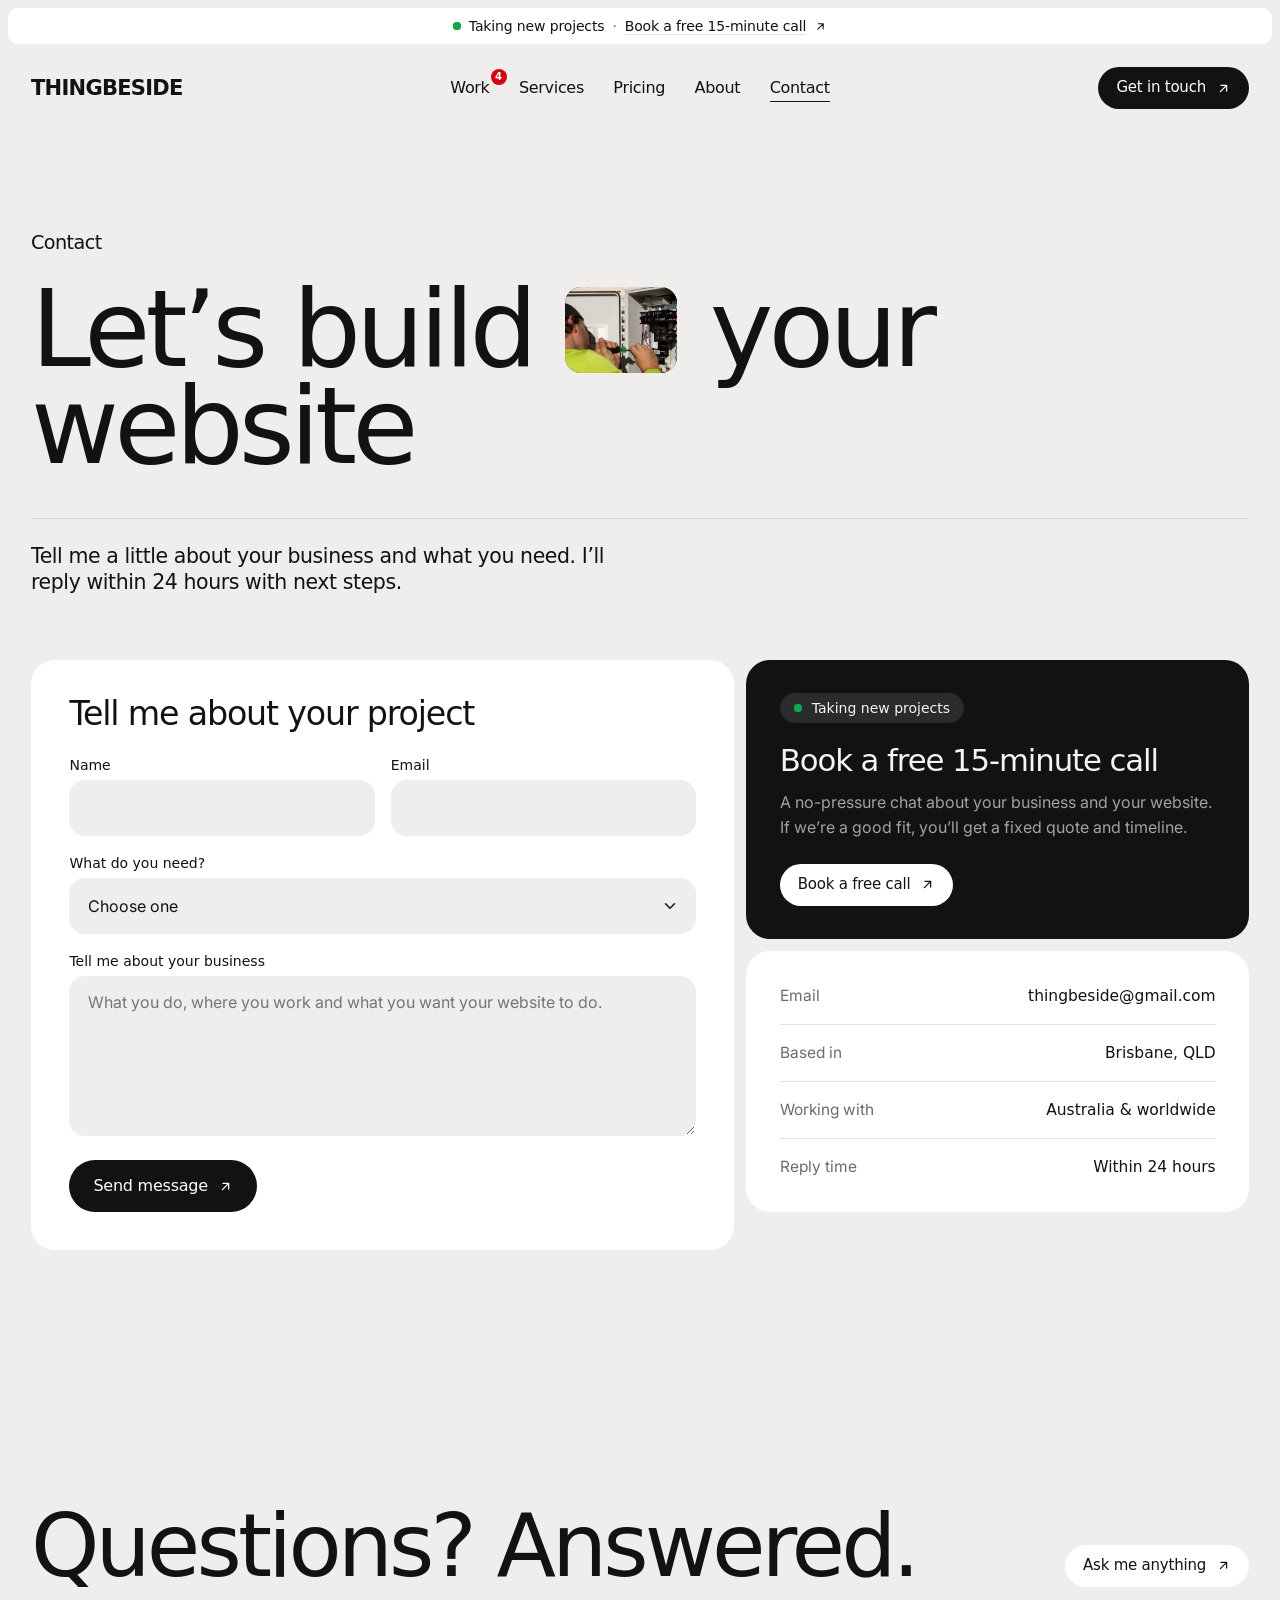
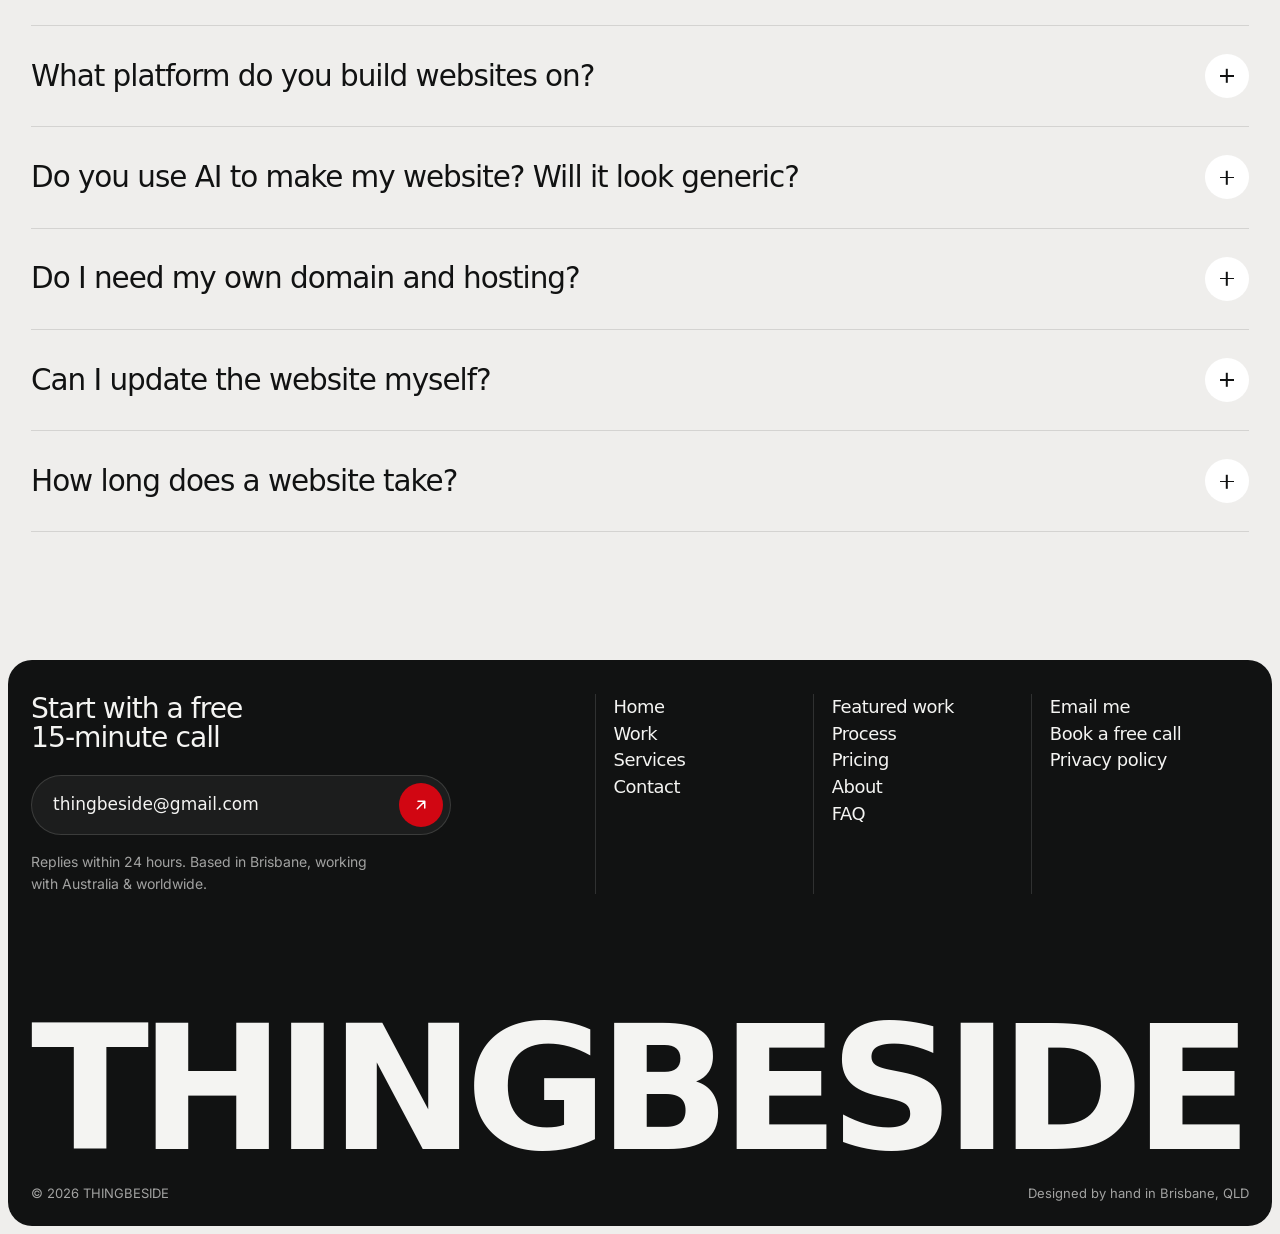
==== commit 17b9ec47: "Footer: remove ABN Co-Authored-By: Claude Haiku 5.5 <noreply@anthropic.com>" ====
--- a/site/contact.html
+++ b/site/contact.html
@@ -15,7 +15,7 @@
   <link href="https://api.fontshare.com/v2/css?f[]=switzer@400,500,600&amp;display=swap" rel="stylesheet">
   <link href="https://fonts.googleapis.com/css2?family=Inter:wght@400;500;600&amp;display=swap" rel="stylesheet">
   <style>.preloader{visibility:hidden}</style>
-  <link rel="stylesheet" href="assets/styles.css?v=53">
+  <link rel="stylesheet" href="assets/styles.css?v=56">
   <script>document.documentElement.classList.add('js');try{if(sessionStorage.getItem('tb-loaded'))document.documentElement.classList.add('no-preload')}catch(e){}setTimeout(function(){var p=document.querySelector('.page');p&&p.classList.remove('entering')},5000)</script>
 </head>
 <body>
@@ -151,13 +151,13 @@
     </div>
     <div class="footer__mark" aria-hidden="true"><span>THINGBESIDE</span></div>
     <div class="footer__legal">
-      <span>© <span data-year>2026</span> THINGBESIDE · ABN 00 000 000 000</span>
+      <span>© <span data-year>2026</span> THINGBESIDE</span>
       <span>Designed by hand in Brisbane, QLD</span>
     </div>
   </div>
 </footer>
 </div>
 
-<script src="assets/main.js?v=53"></script>
+<script src="assets/main.js?v=56"></script>
 </body>
 </html>
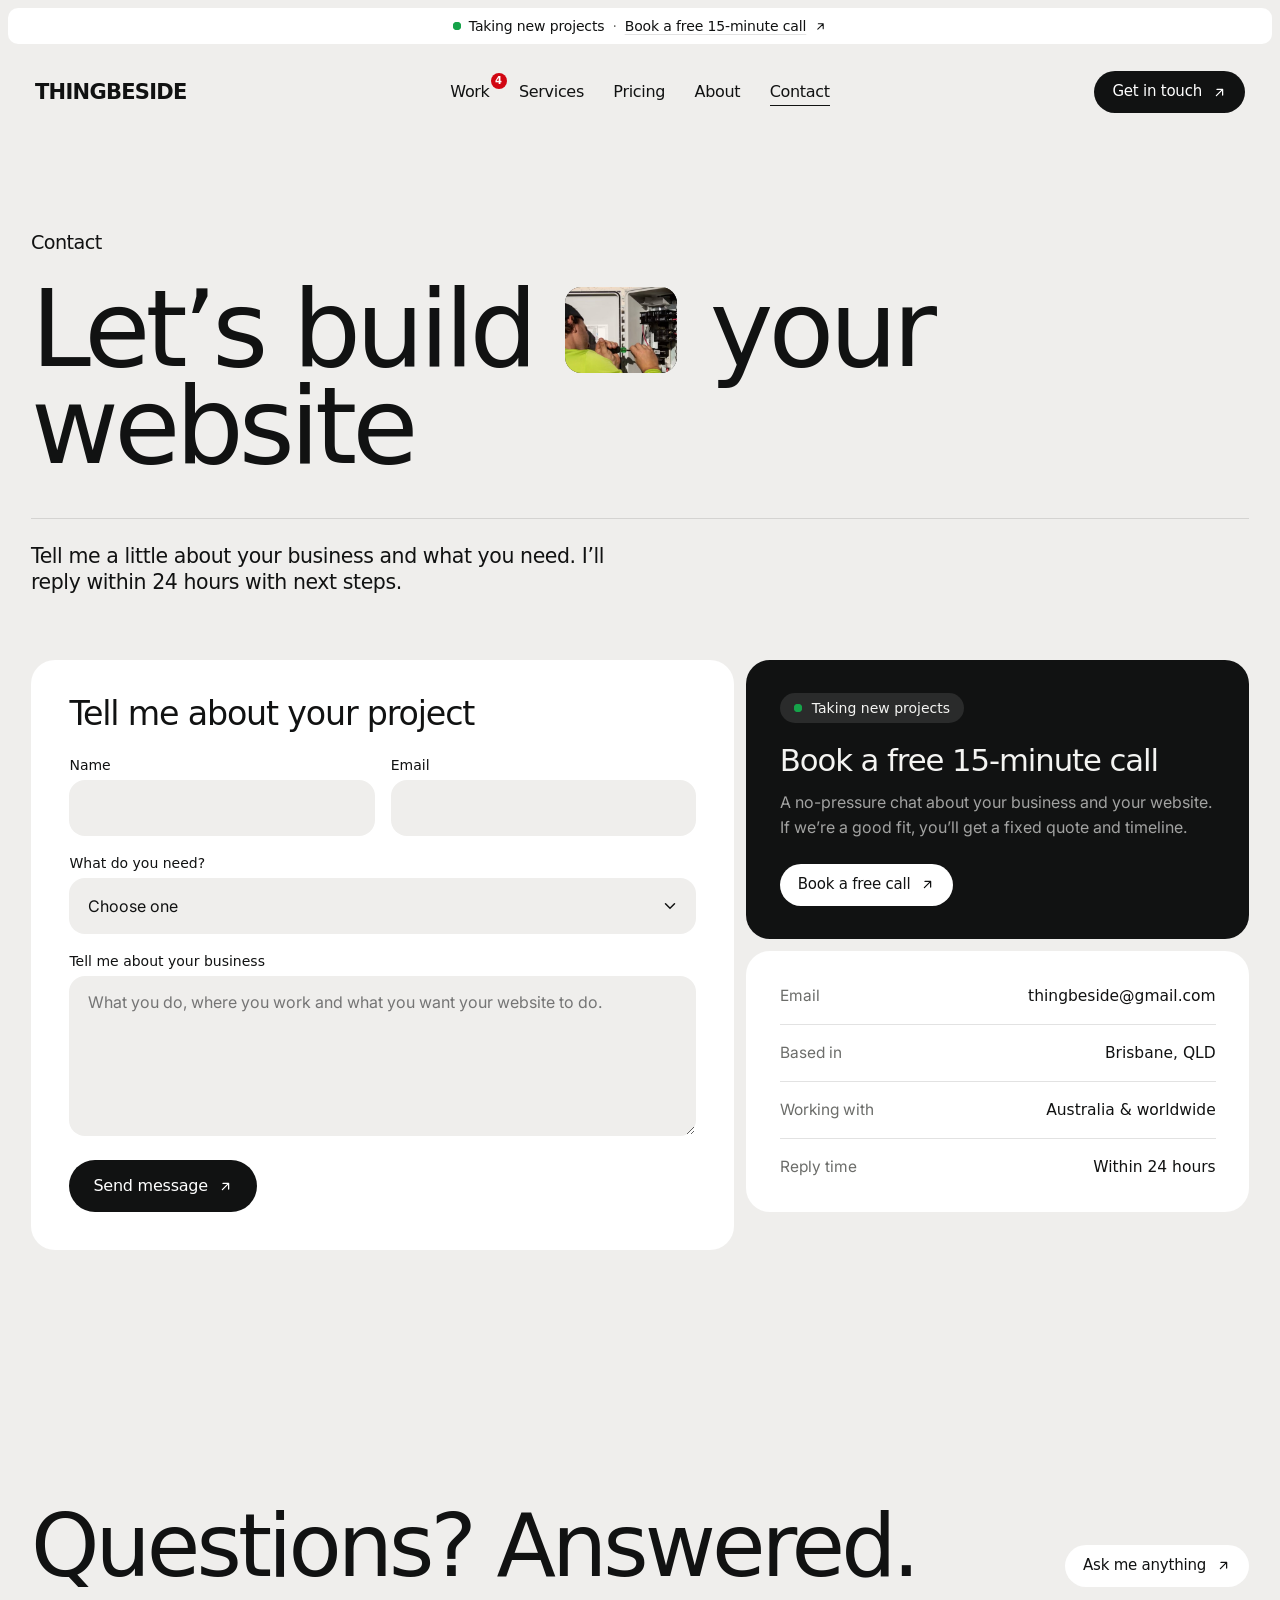
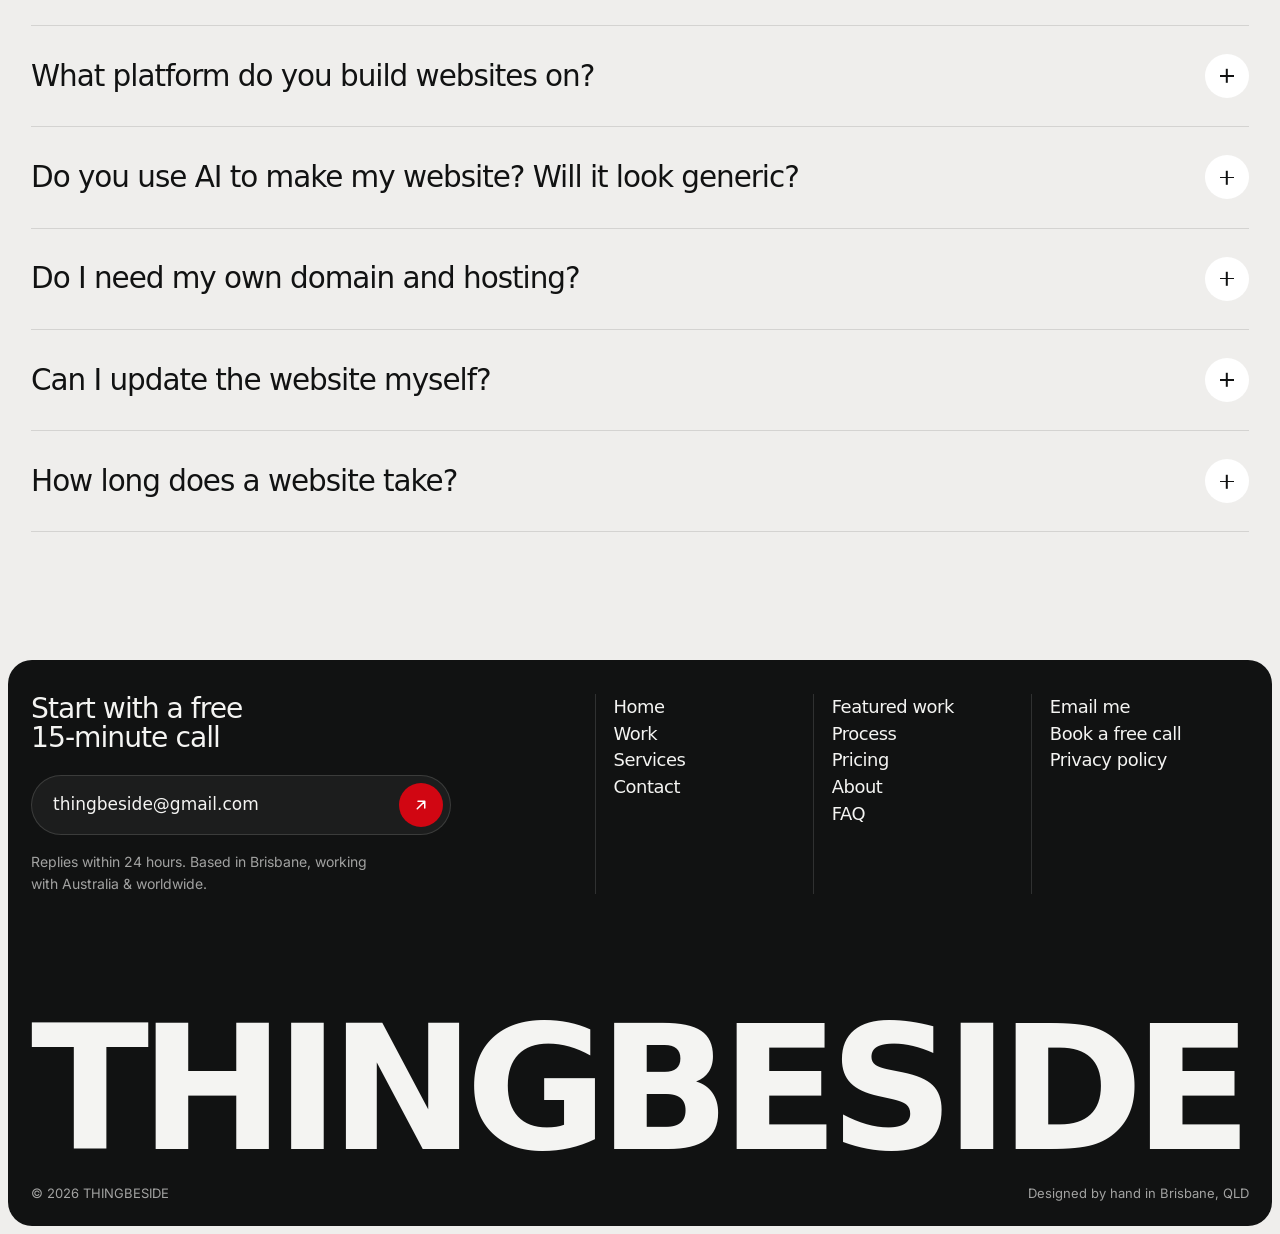
==== commit 8a44ddcd: "Nav bar: 12px gap on all sides Co-Authored-By: Claude Haiku 5.5 <noreply@anthropic.com>" ====
--- a/site/contact.html
+++ b/site/contact.html
@@ -15,7 +15,7 @@
   <link href="https://api.fontshare.com/v2/css?f[]=switzer@400,500,600&amp;display=swap" rel="stylesheet">
   <link href="https://fonts.googleapis.com/css2?family=Inter:wght@400;500;600&amp;display=swap" rel="stylesheet">
   <style>.preloader{visibility:hidden}</style>
-  <link rel="stylesheet" href="assets/styles.css?v=56">
+  <link rel="stylesheet" href="assets/styles.css?v=58">
   <script>document.documentElement.classList.add('js');try{if(sessionStorage.getItem('tb-loaded'))document.documentElement.classList.add('no-preload')}catch(e){}setTimeout(function(){var p=document.querySelector('.page');p&&p.classList.remove('entering')},5000)</script>
 </head>
 <body>
@@ -158,6 +158,6 @@
 </footer>
 </div>
 
-<script src="assets/main.js?v=56"></script>
+<script src="assets/main.js?v=58"></script>
 </body>
 </html>
--- a/site/assets/styles.css
+++ b/site/assets/styles.css
@@ -142,13 +142,13 @@
 @keyframes ping { 0% { transform: scale(1); opacity: .6; } 80%, 100% { transform: scale(2.8); opacity: 0; } }
 
 .nav {
-  position: fixed; z-index: 60; left: var(--inset); right: var(--inset);
-  top: calc(var(--inset) * 2 + var(--topbar)); height: var(--nav-h);
+  position: fixed; z-index: 60; left: 12px; right: 12px;
+  top: calc(var(--inset) + var(--topbar) + 12px); height: var(--nav-h);
   display: grid; grid-template-columns: 1fr auto 1fr; align-items: center; gap: 24px;
-  padding-inline: var(--pad); border-radius: var(--r-sm); color: var(--ink);
+  padding-inline: var(--pad); border-radius: var(--pill); color: var(--ink);
   transition: top .5s var(--ease), height .5s var(--ease), background-color .4s, color .4s, transform .2s var(--ease);
 }
-.nav.is-solid { top: var(--inset); height: 64px; background: var(--surface); }
+.nav.is-solid { top: 12px; height: 64px; background: var(--surface); }
 .nav--over-dark:not(.is-solid) { color: var(--on-dark); }
 .nav--over-dark:not(.is-solid) .nav__cta { --b-bg: #fff; --b-fg: var(--ink); }
 .nav.is-hidden { transform: translateY(calc(-100% - 40px)); }
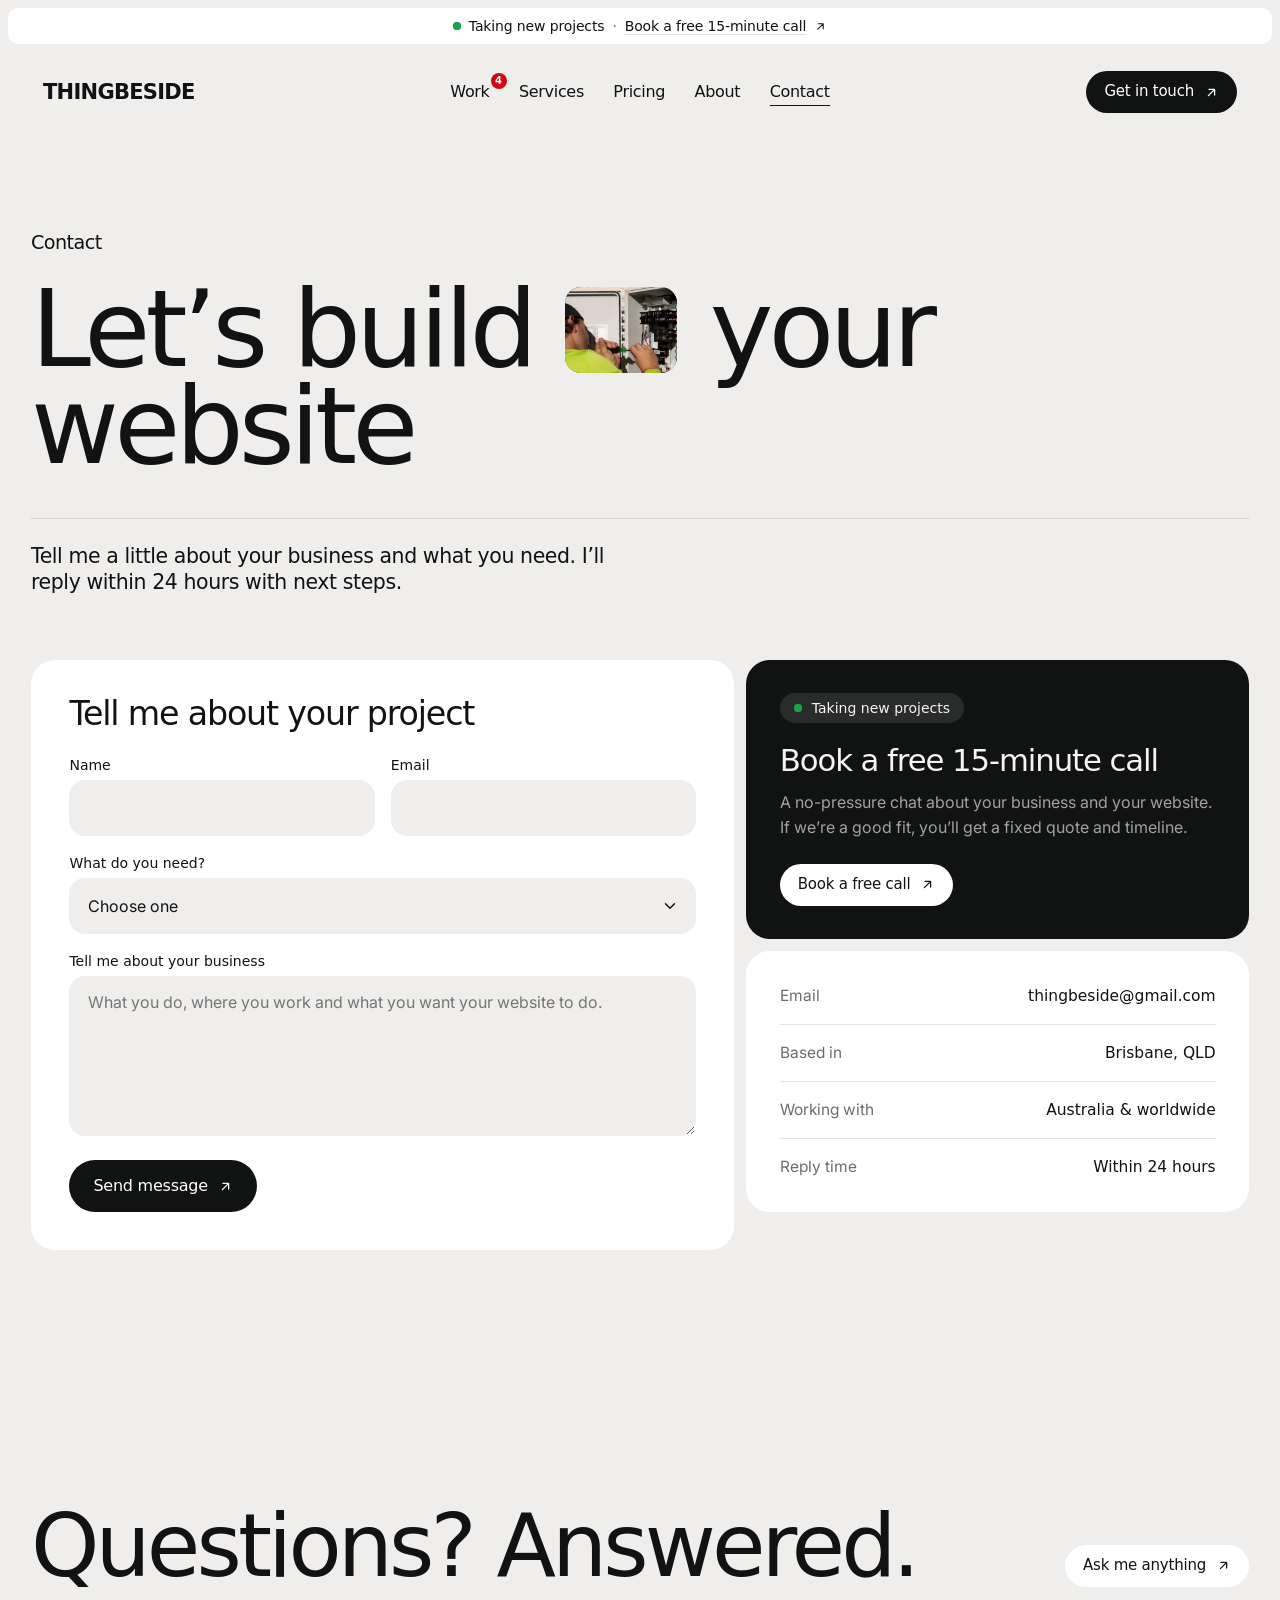
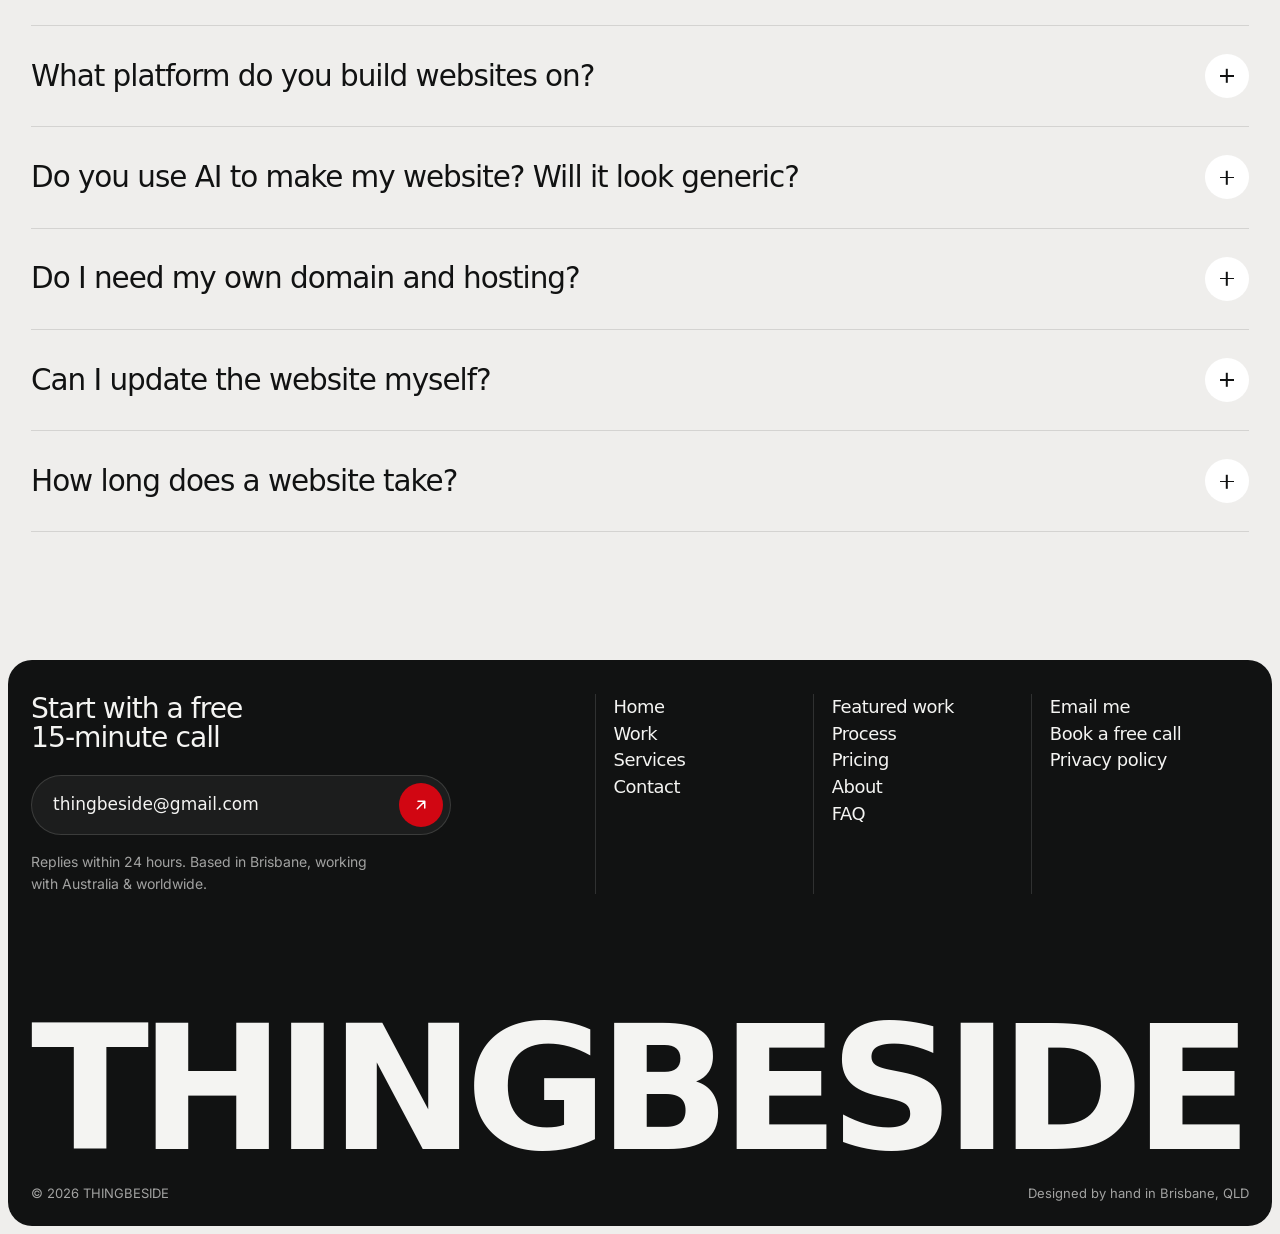
==== commit 5a2fe197: "Nav bar: 12px inside the hero frame on all sides The nav is measured from the hero frame, not the sc" ====
--- a/site/contact.html
+++ b/site/contact.html
@@ -15,7 +15,7 @@
   <link href="https://api.fontshare.com/v2/css?f[]=switzer@400,500,600&amp;display=swap" rel="stylesheet">
   <link href="https://fonts.googleapis.com/css2?family=Inter:wght@400;500;600&amp;display=swap" rel="stylesheet">
   <style>.preloader{visibility:hidden}</style>
-  <link rel="stylesheet" href="assets/styles.css?v=58">
+  <link rel="stylesheet" href="assets/styles.css?v=59">
   <script>document.documentElement.classList.add('js');try{if(sessionStorage.getItem('tb-loaded'))document.documentElement.classList.add('no-preload')}catch(e){}setTimeout(function(){var p=document.querySelector('.page');p&&p.classList.remove('entering')},5000)</script>
 </head>
 <body>
@@ -158,6 +158,6 @@
 </footer>
 </div>
 
-<script src="assets/main.js?v=58"></script>
+<script src="assets/main.js?v=59"></script>
 </body>
 </html>
--- a/site/assets/styles.css
+++ b/site/assets/styles.css
@@ -142,13 +142,13 @@
 @keyframes ping { 0% { transform: scale(1); opacity: .6; } 80%, 100% { transform: scale(2.8); opacity: 0; } }
 
 .nav {
-  position: fixed; z-index: 60; left: 12px; right: 12px;
+  position: fixed; z-index: 60; left: calc(var(--inset) + 12px); right: calc(var(--inset) + 12px);
   top: calc(var(--inset) + var(--topbar) + 12px); height: var(--nav-h);
   display: grid; grid-template-columns: 1fr auto 1fr; align-items: center; gap: 24px;
   padding-inline: var(--pad); border-radius: var(--pill); color: var(--ink);
   transition: top .5s var(--ease), height .5s var(--ease), background-color .4s, color .4s, transform .2s var(--ease);
 }
-.nav.is-solid { top: 12px; height: 64px; background: var(--surface); }
+.nav.is-solid { top: calc(var(--inset) + 12px); height: 64px; background: var(--surface); }
 .nav--over-dark:not(.is-solid) { color: var(--on-dark); }
 .nav--over-dark:not(.is-solid) .nav__cta { --b-bg: #fff; --b-fg: var(--ink); }
 .nav.is-hidden { transform: translateY(calc(-100% - 40px)); }
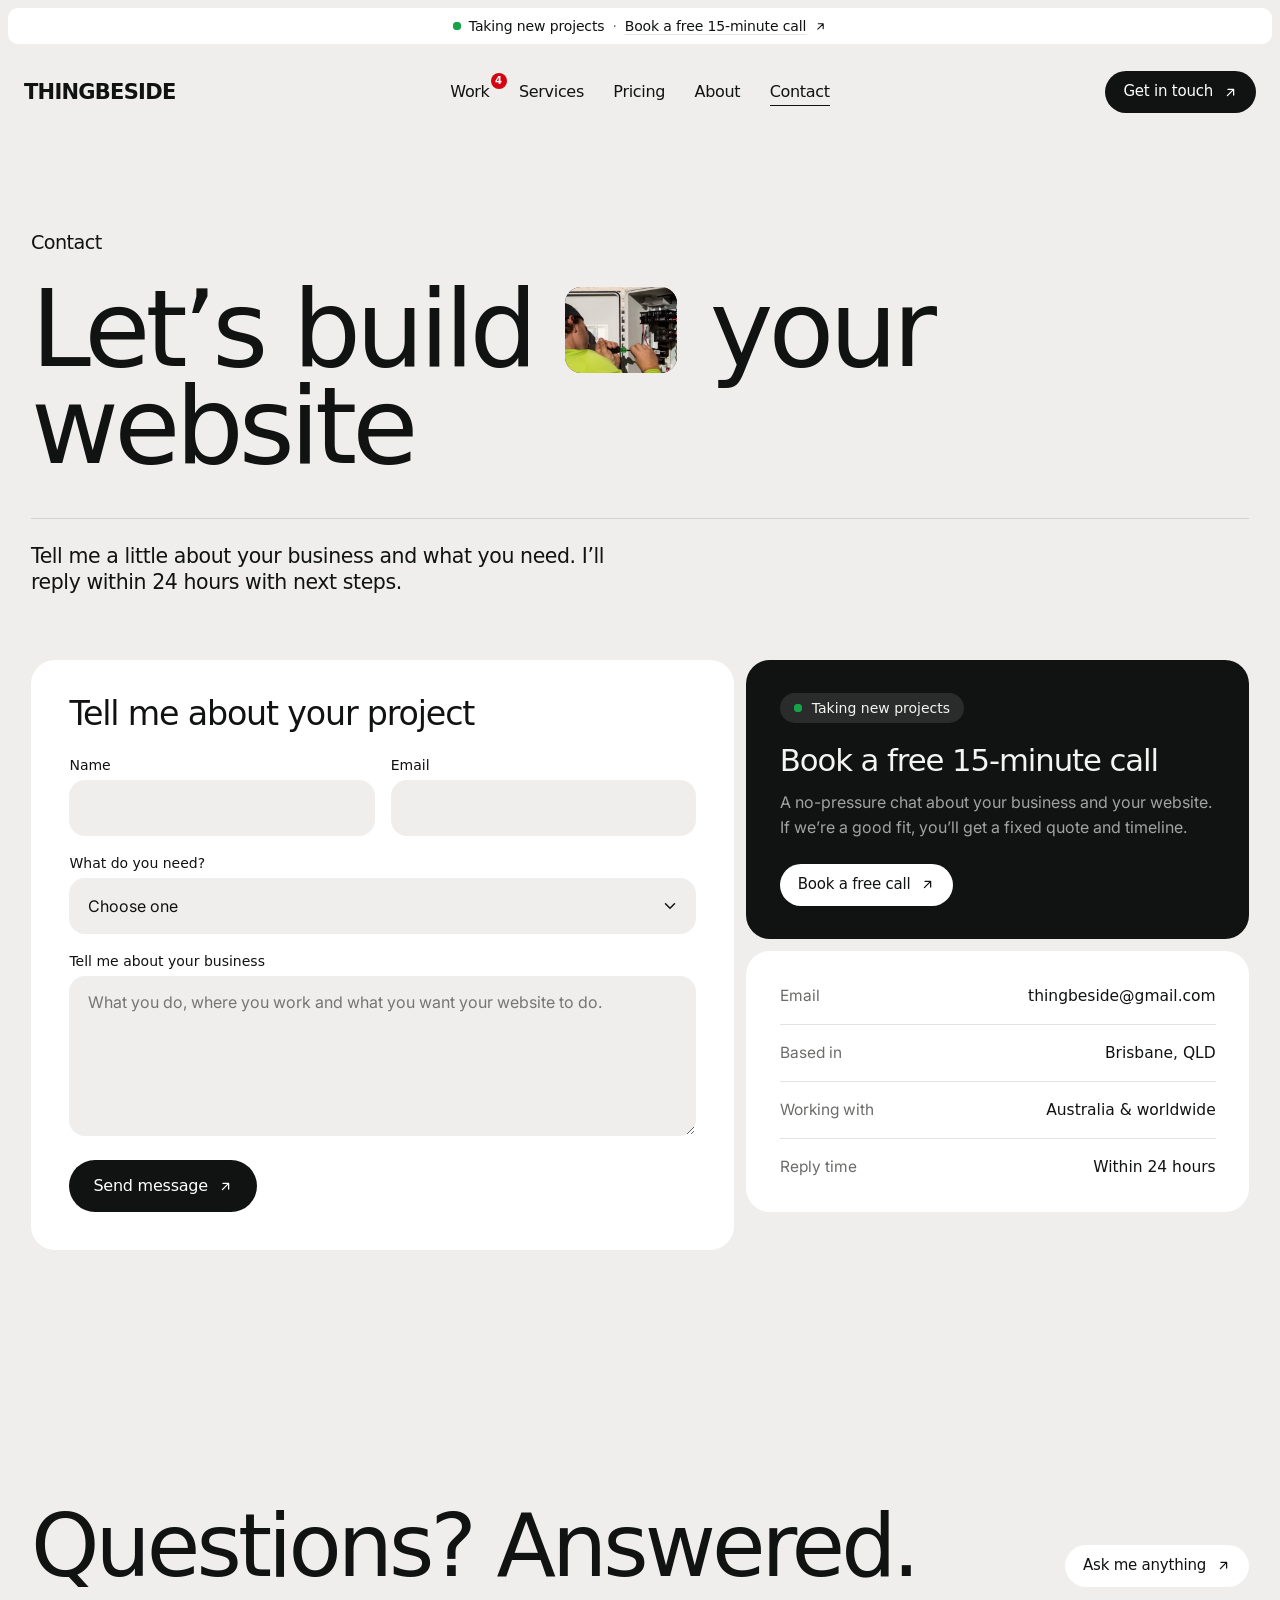
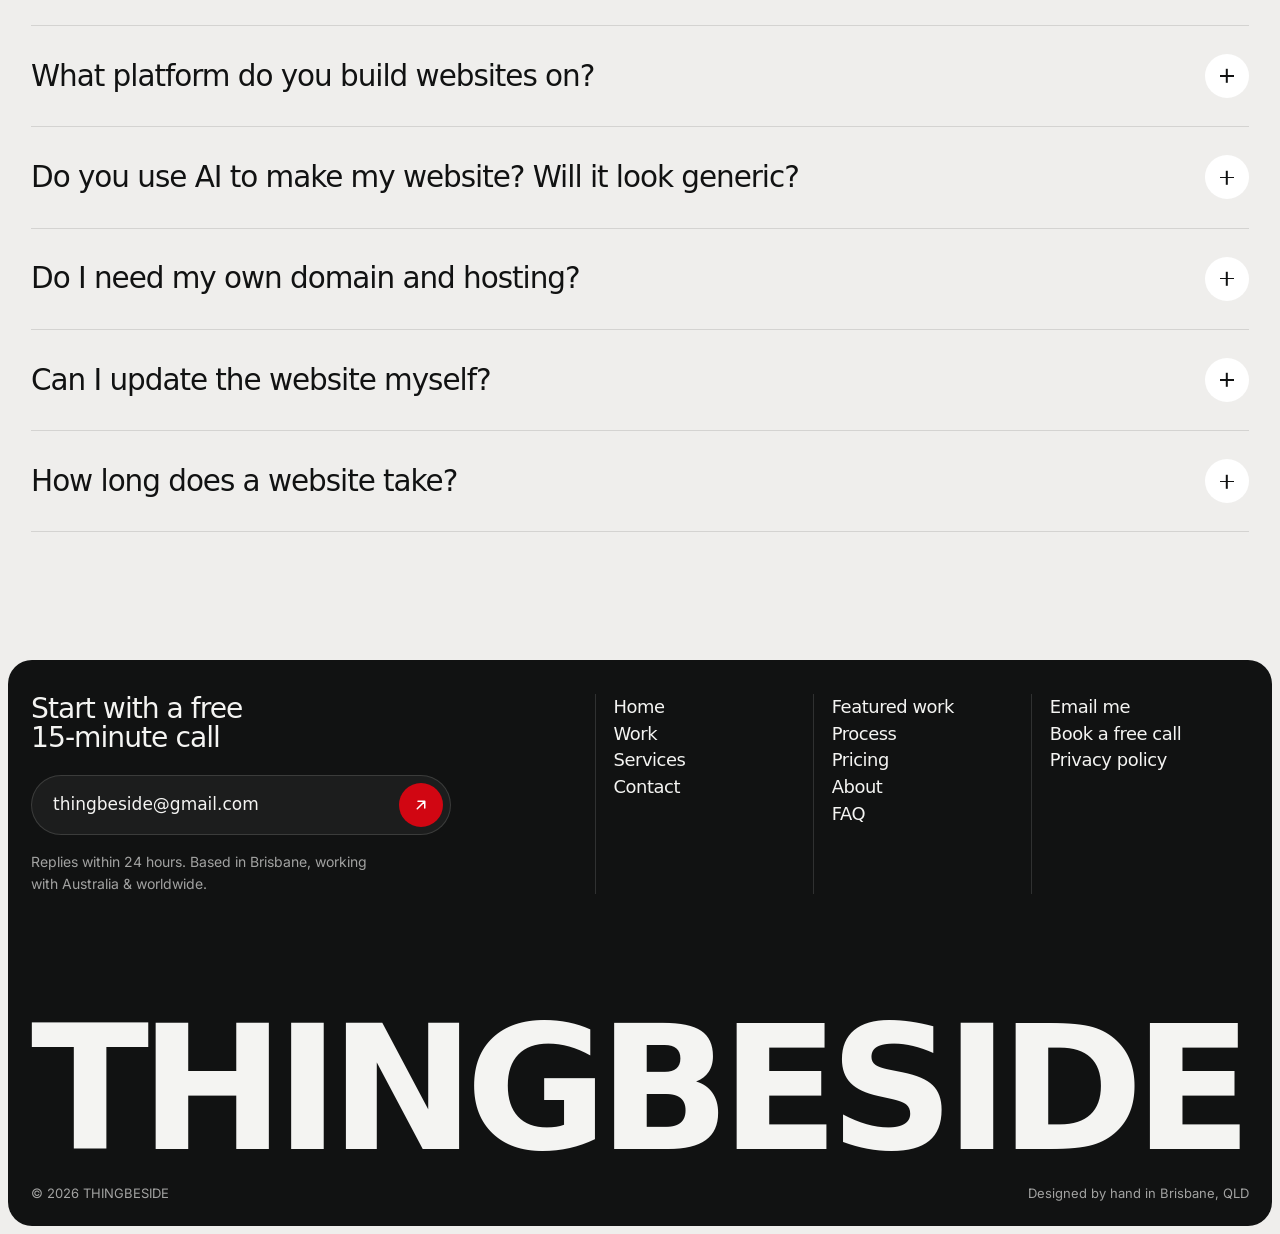
==== commit b02208ea: "Home page hero: real-time 3D retro computer Replaces the looping hero video with a Three.js scene: t" ====
--- a/site/contact.html
+++ b/site/contact.html
@@ -15,7 +15,7 @@
   <link href="https://api.fontshare.com/v2/css?f[]=switzer@400,500,600&amp;display=swap" rel="stylesheet">
   <link href="https://fonts.googleapis.com/css2?family=Inter:wght@400;500;600&amp;display=swap" rel="stylesheet">
   <style>.preloader{visibility:hidden}</style>
-  <link rel="stylesheet" href="assets/styles.css?v=59">
+  <link rel="stylesheet" href="assets/styles.css?v=60">
   <script>document.documentElement.classList.add('js');try{if(sessionStorage.getItem('tb-loaded'))document.documentElement.classList.add('no-preload')}catch(e){}setTimeout(function(){var p=document.querySelector('.page');p&&p.classList.remove('entering')},5000)</script>
 </head>
 <body>
@@ -158,6 +158,6 @@
 </footer>
 </div>
 
-<script src="assets/main.js?v=59"></script>
+<script src="assets/main.js?v=60"></script>
 </body>
 </html>
--- a/site/assets/styles.css
+++ b/site/assets/styles.css
@@ -142,13 +142,13 @@
 @keyframes ping { 0% { transform: scale(1); opacity: .6; } 80%, 100% { transform: scale(2.8); opacity: 0; } }
 
 .nav {
-  position: fixed; z-index: 60; left: calc(var(--inset) + 12px); right: calc(var(--inset) + 12px);
+  position: fixed; z-index: 60; left: 12px; right: 12px;
   top: calc(var(--inset) + var(--topbar) + 12px); height: var(--nav-h);
   display: grid; grid-template-columns: 1fr auto 1fr; align-items: center; gap: 24px;
-  padding-inline: var(--pad); border-radius: var(--pill); color: var(--ink);
+  padding: 12px; border-radius: var(--pill); color: var(--ink);
   transition: top .5s var(--ease), height .5s var(--ease), background-color .4s, color .4s, transform .2s var(--ease);
 }
-.nav.is-solid { top: calc(var(--inset) + 12px); height: 64px; background: var(--surface); }
+.nav.is-solid { top: 12px; height: 66px; background: var(--surface); }
 .nav--over-dark:not(.is-solid) { color: var(--on-dark); }
 .nav--over-dark:not(.is-solid) .nav__cta { --b-bg: #fff; --b-fg: var(--ink); }
 .nav.is-hidden { transform: translateY(calc(-100% - 40px)); }
